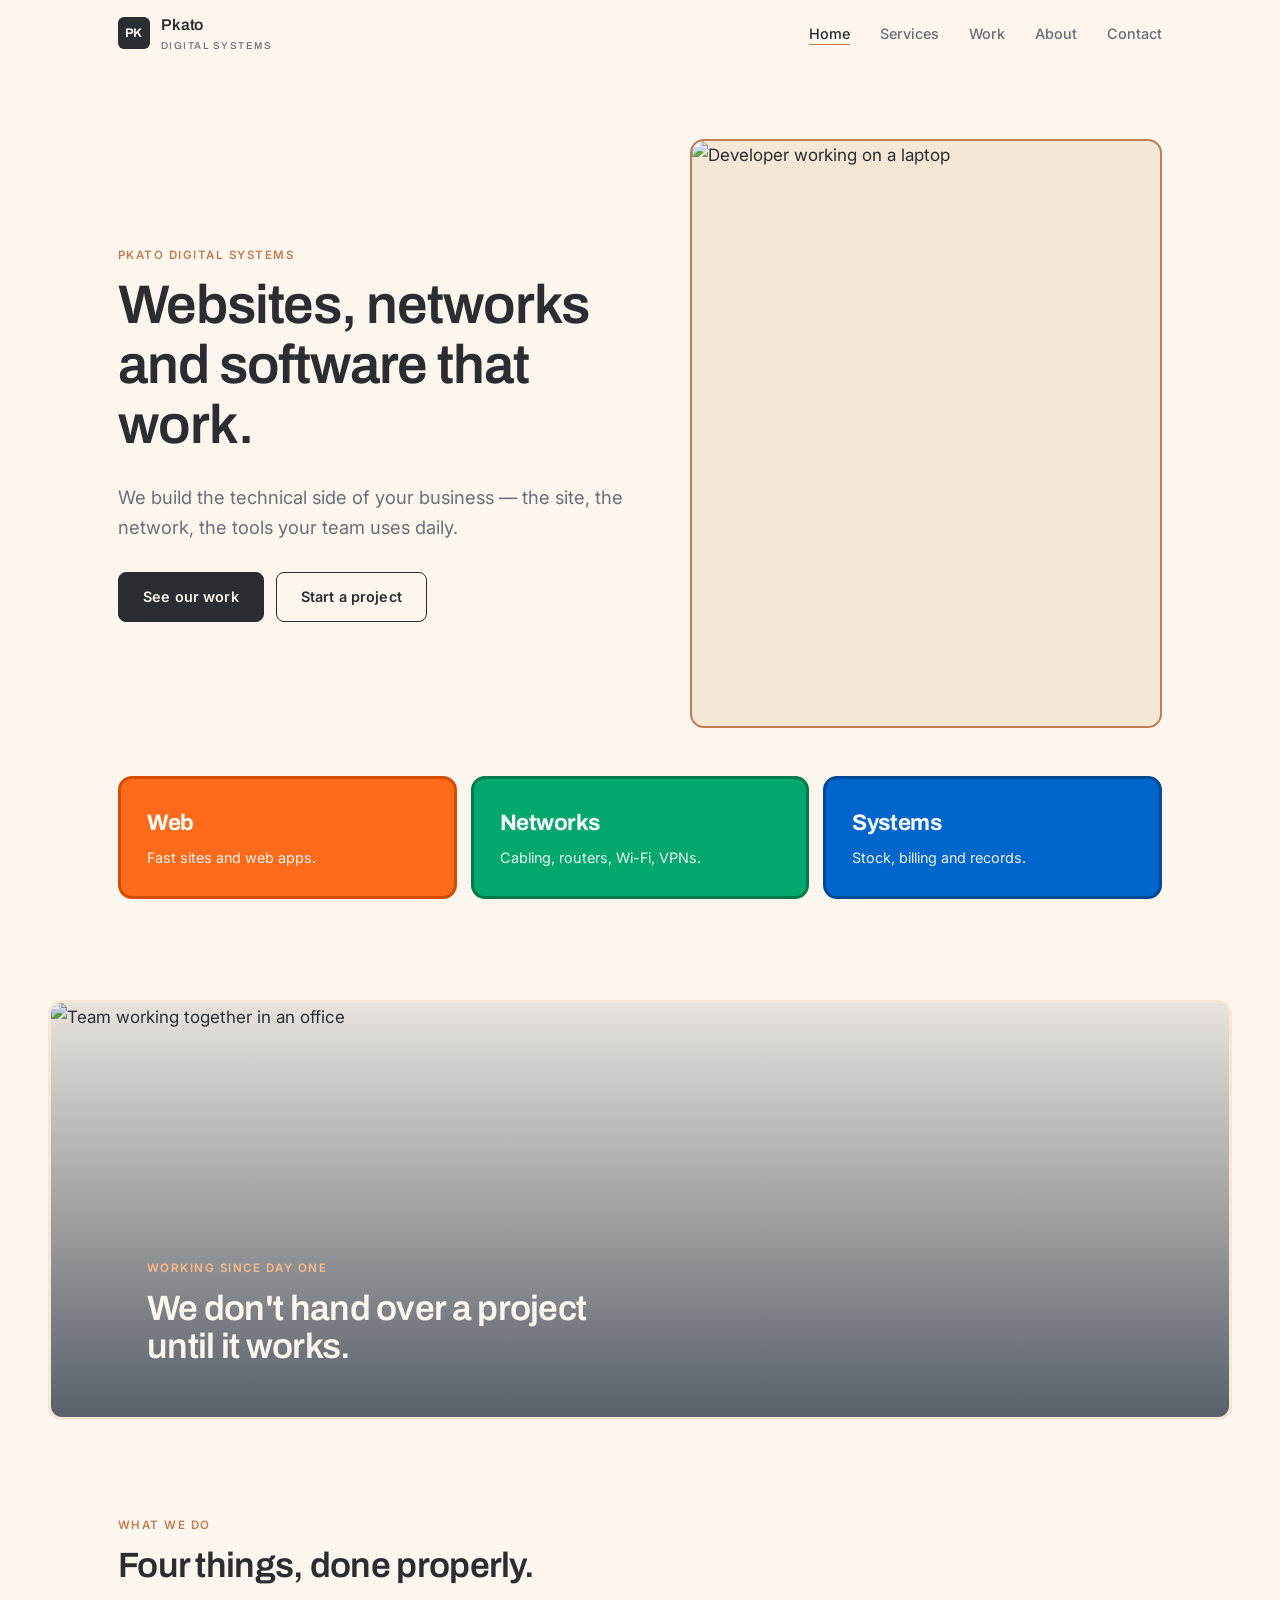
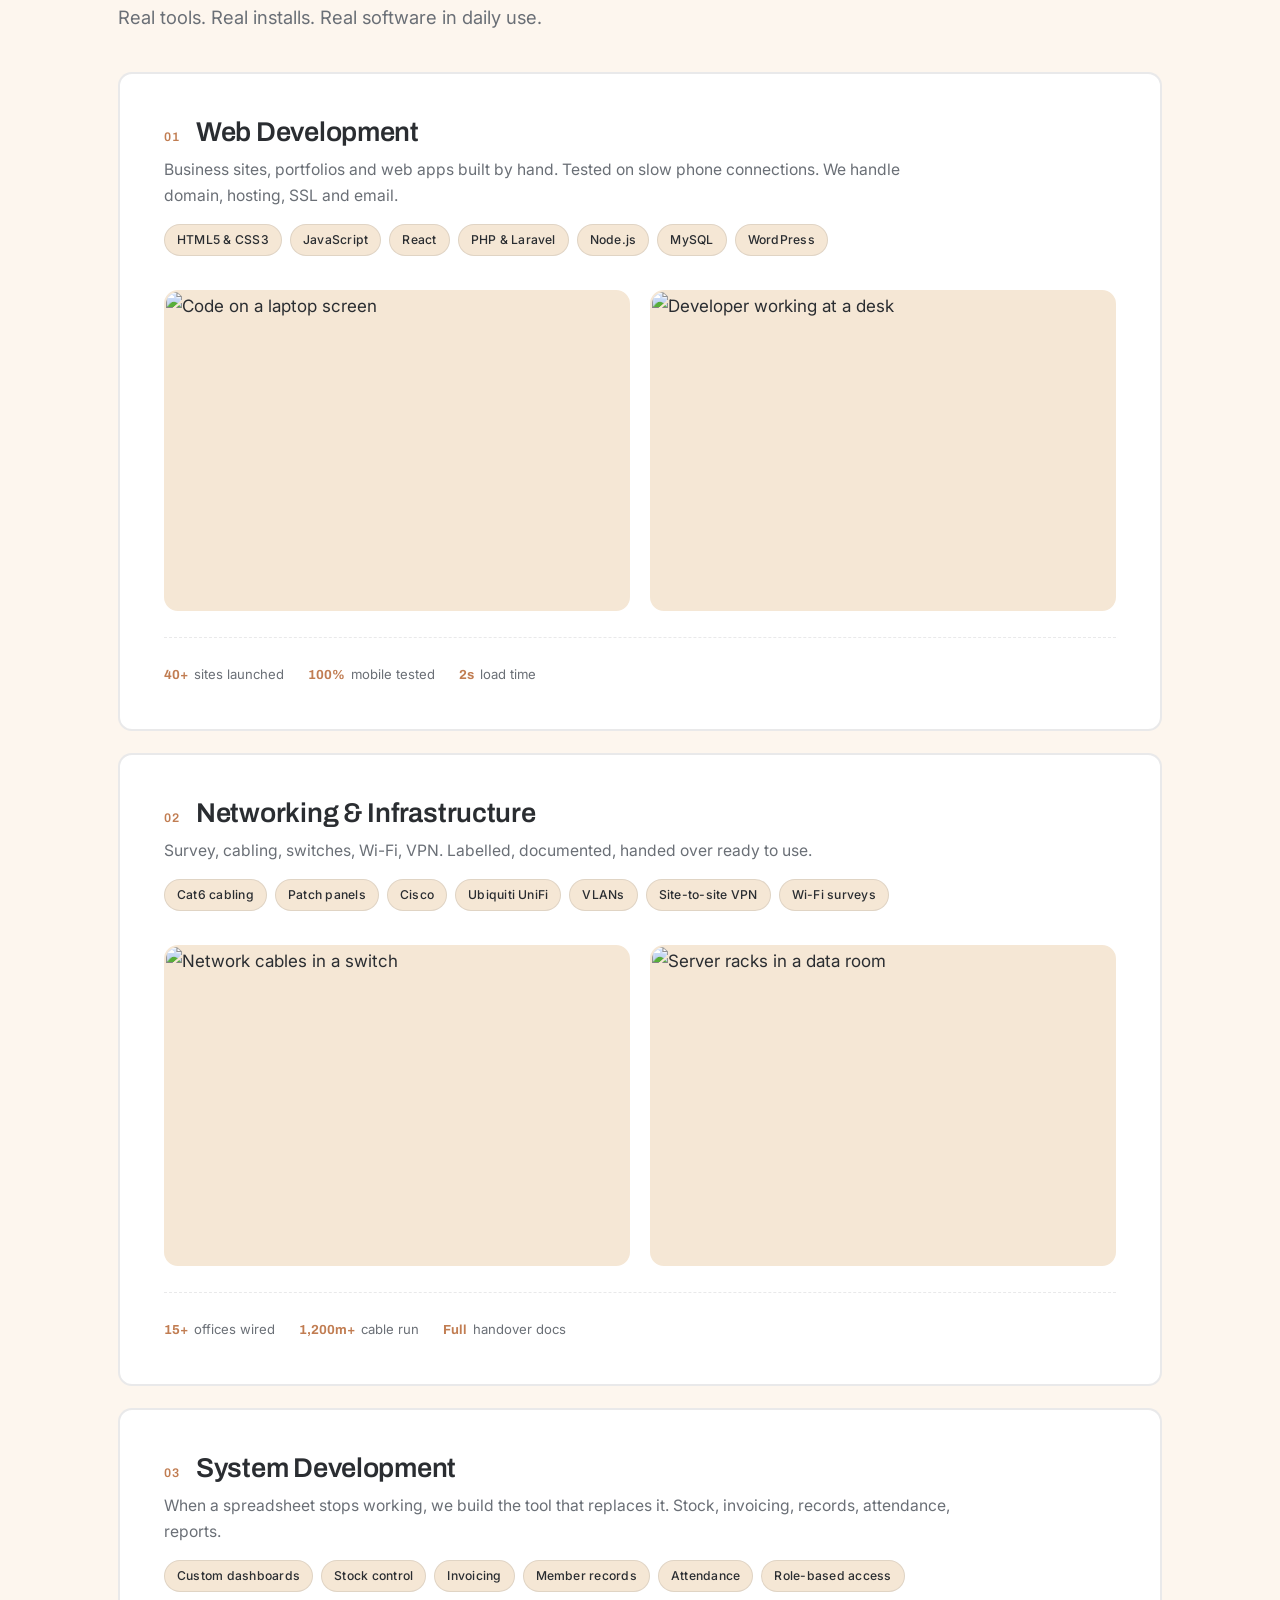
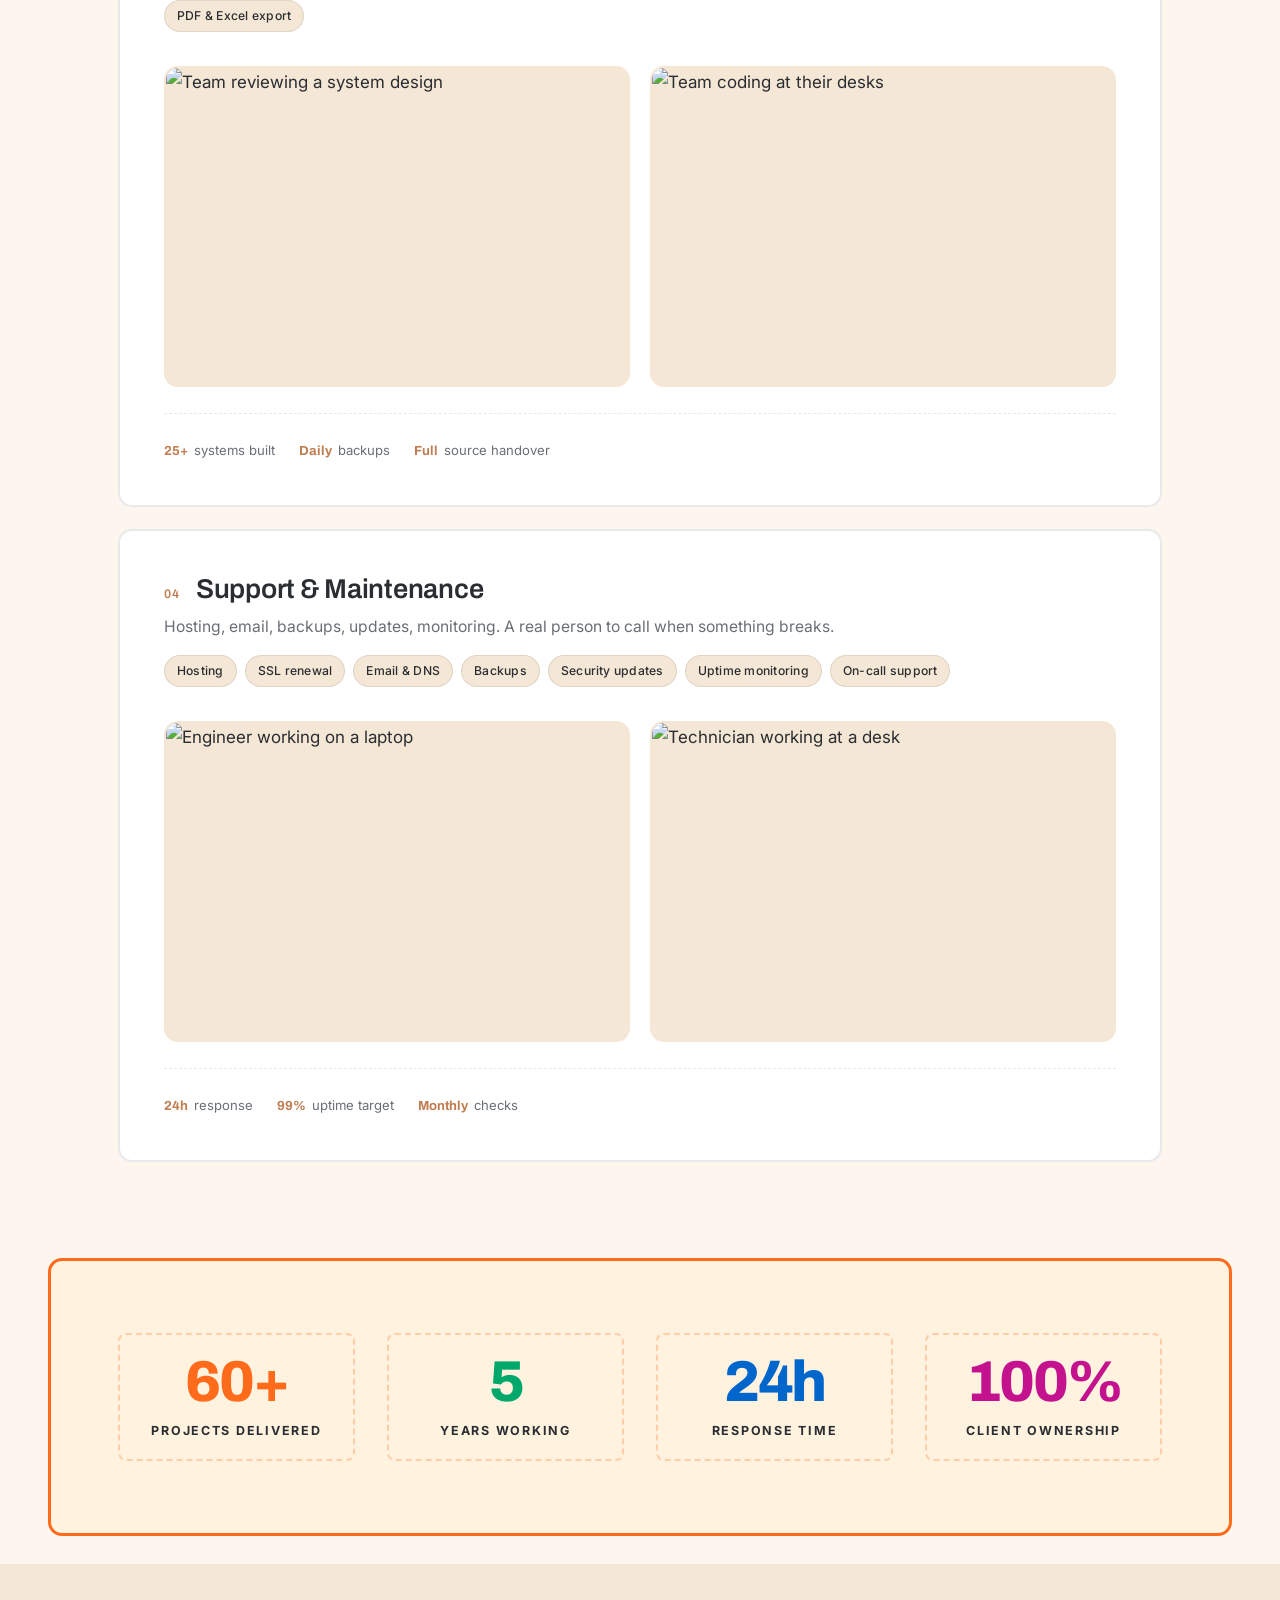
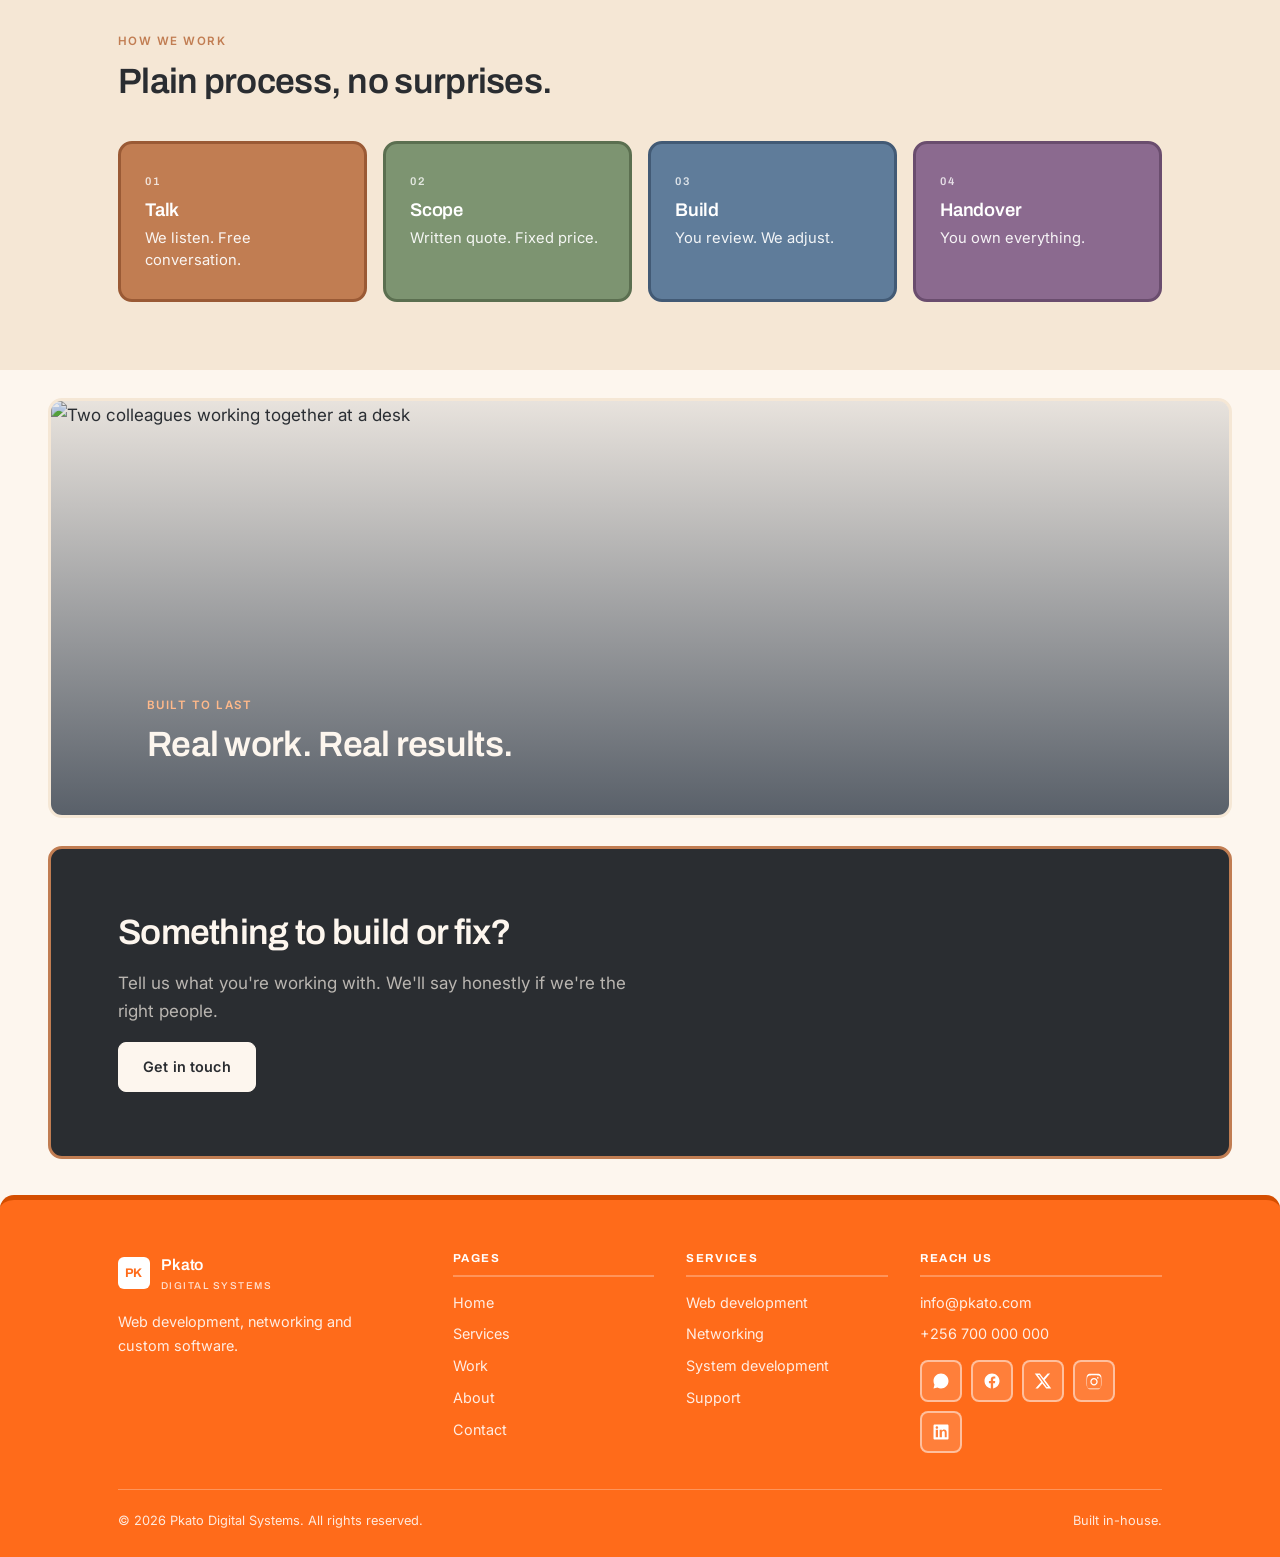
==== index.html @ 82ded81c "first upload" ====
<!DOCTYPE html>
<html lang="en">
<head>
<meta charset="utf-8">
<meta name="viewport" content="width=device-width, initial-scale=1">
<title>Pkato Digital Systems — Web, Networks &amp; Software</title>
<meta name="description" content="Pkato Digital Systems builds websites, networks and custom software.">
<link rel="preconnect" href="https://fonts.googleapis.com">
<link rel="preconnect" href="https://fonts.gstatic.com" crossorigin>
<link href="https://fonts.googleapis.com/css2?family=Archivo:wght@400;500;600;700&family=Inter:wght@400;500;600&display=swap" rel="stylesheet">
<link rel="stylesheet" href="css/style.css">
<link rel="icon" href="data:image/svg+xml,<svg xmlns='http://www.w3.org/2000/svg' viewBox='0 0 100 100'><rect width='100' height='100' fill='%232b3644'/><text x='50' y='68' font-size='52' font-family='Arial' font-weight='bold' fill='%23fdf6ee' text-anchor='middle'>P</text></svg>">
</head>
<body>

<header class="site-header">
  <div class="wrap">
    <a class="brand" href="index.html">
      <span class="brand-mark">PK</span>
      <span class="brand-text">Pkato<span>Digital Systems</span></span>
    </a>
    <button class="nav-toggle" aria-label="Menu" aria-expanded="false">
      <span></span><span></span><span></span>
    </button>
    <nav class="site-nav">
      <ul>
        <li><a href="index.html" aria-current="page">Home</a></li>
        <li><a href="services.html">Services</a></li>
        <li><a href="work.html">Work</a></li>
        <li><a href="about.html">About</a></li>
        <li><a href="contact.html">Contact</a></li>
      </ul>
    </nav>
  </div>
</header>

<main>

  <section class="hero">
    <div class="wrap">
      <div class="hero-split">
        <div>
          <p class="eyebrow">Pkato Digital Systems</p>
          <h1>Websites, networks and software that work.</h1>
          <p class="lede">We build the technical side of your business — the site, the network, the tools your team uses daily.</p>
          <div class="actions">
            <a class="btn btn-solid" href="work.html">See our work</a>
            <a class="btn btn-ghost" href="contact.html">Start a project</a>
          </div>
        </div>
        <div class="img-frame hero-media">
          <img src="https://images.unsplash.com/photo-1531384441138-2736e62e0919?auto=format&fit=crop&w=1000&q=80" alt="Developer working on a laptop">
        </div>
      </div>
      <dl class="hero-facts">
        <div>
          <dt>Web</dt>
          <dd>Fast sites and web apps.</dd>
        </div>
        <div>
          <dt>Networks</dt>
          <dd>Cabling, routers, Wi-Fi, VPNs.</dd>
        </div>
        <div>
          <dt>Systems</dt>
          <dd>Stock, billing and records.</dd>
        </div>
      </dl>
    </div>
  </section>

  <section class="image-band">
    <img src="https://images.unsplash.com/photo-1521737604893-d14cc237f11d?auto=format&fit=crop&w=1600&q=80" alt="Team working together in an office">
    <div class="image-band-overlay">
      <div class="wrap">
        <p class="eyebrow">Working since day one</p>
        <h2>We don't hand over a project until it works.</h2>
      </div>
    </div>
  </section>

  <section class="section">
    <div class="wrap">
      <div class="section-head reveal">
        <p class="eyebrow">What we do</p>
        <h2>Four things, done properly.</h2>
        <p class="lede">Real tools. Real installs. Real software in daily use.</p>
      </div>

      <!-- SERVICE 1: WEB -->
      <article class="service-block reveal">
        <div class="service-body">
          <div class="service-head">
            <span class="service-num">01</span>
            <h3>Web Development</h3>
          </div>
          <p>Business sites, portfolios and web apps built by hand. Tested on slow phone connections. We handle domain, hosting, SSL and email.</p>
          <ul class="service-tags">
            <li>HTML5 &amp; CSS3</li>
            <li>JavaScript</li>
            <li>React</li>
            <li>PHP &amp; Laravel</li>
            <li>Node.js</li>
            <li>MySQL</li>
            <li>WordPress</li>
          </ul>
        </div>
        <div class="service-media">
          <div class="img-frame">
            <img src="https://images.unsplash.com/photo-1498050108023-c5249f4df085?auto=format&fit=crop&w=900&q=80" alt="Code on a laptop screen">
          </div>
          <div class="img-frame">
            <img src="https://images.unsplash.com/photo-1517180102446-f3ece451e9d8?auto=format&fit=crop&w=900&q=80" alt="Developer working at a desk">
          </div>
        </div>
        <div class="service-meta">
          <span><strong>40+</strong> sites launched</span>
          <span><strong>100%</strong> mobile tested</span>
          <span><strong>2s</strong> load time</span>
        </div>
      </article>

      <!-- SERVICE 2: NETWORKING -->
      <article class="service-block reveal">
        <div class="service-body">
          <div class="service-head">
            <span class="service-num">02</span>
            <h3>Networking &amp; Infrastructure</h3>
          </div>
          <p>Survey, cabling, switches, Wi-Fi, VPN. Labelled, documented, handed over ready to use.</p>
          <ul class="service-tags">
            <li>Cat6 cabling</li>
            <li>Patch panels</li>
            <li>Cisco</li>
            <li>Ubiquiti UniFi</li>
            <li>VLANs</li>
            <li>Site-to-site VPN</li>
            <li>Wi-Fi surveys</li>
          </ul>
        </div>
        <div class="service-media">
          <div class="img-frame">
            <img src="https://images.unsplash.com/photo-1544197150-b99a580bb7a8?auto=format&fit=crop&w=900&q=80" alt="Network cables in a switch">
          </div>
          <div class="img-frame">
            <img src="https://images.unsplash.com/photo-1558494949-ef010cbdcc31?auto=format&fit=crop&w=900&q=80" alt="Server racks in a data room">
          </div>
        </div>
        <div class="service-meta">
          <span><strong>15+</strong> offices wired</span>
          <span><strong>1,200m+</strong> cable run</span>
          <span><strong>Full</strong> handover docs</span>
        </div>
      </article>

      <!-- SERVICE 3: SYSTEMS -->
      <article class="service-block reveal">
        <div class="service-body">
          <div class="service-head">
            <span class="service-num">03</span>
            <h3>System Development</h3>
          </div>
          <p>When a spreadsheet stops working, we build the tool that replaces it. Stock, invoicing, records, attendance, reports.</p>
          <ul class="service-tags">
            <li>Custom dashboards</li>
            <li>Stock control</li>
            <li>Invoicing</li>
            <li>Member records</li>
            <li>Attendance</li>
            <li>Role-based access</li>
            <li>PDF &amp; Excel export</li>
          </ul>
        </div>
        <div class="service-media">
          <div class="img-frame">
            <img src="https://images.unsplash.com/photo-1556761175-b413da4baf72?auto=format&fit=crop&w=900&q=80" alt="Team reviewing a system design">
          </div>
          <div class="img-frame">
            <img src="https://images.unsplash.com/photo-1551434678-e076c223a692?auto=format&fit=crop&w=900&q=80" alt="Team coding at their desks">
          </div>
        </div>
        <div class="service-meta">
          <span><strong>25+</strong> systems built</span>
          <span><strong>Daily</strong> backups</span>
          <span><strong>Full</strong> source handover</span>
        </div>
      </article>

      <!-- SERVICE 4: SUPPORT -->
      <article class="service-block reveal">
        <div class="service-body">
          <div class="service-head">
            <span class="service-num">04</span>
            <h3>Support &amp; Maintenance</h3>
          </div>
          <p>Hosting, email, backups, updates, monitoring. A real person to call when something breaks.</p>
          <ul class="service-tags">
            <li>Hosting</li>
            <li>SSL renewal</li>
            <li>Email &amp; DNS</li>
            <li>Backups</li>
            <li>Security updates</li>
            <li>Uptime monitoring</li>
            <li>On-call support</li>
          </ul>
        </div>
        <div class="service-media">
          <div class="img-frame">
            <img src="https://images.unsplash.com/photo-1531482615713-2afd69097998?auto=format&fit=crop&w=900&q=80" alt="Engineer working on a laptop">
          </div>
          <div class="img-frame">
            <img src="https://images.unsplash.com/photo-1581091226825-a6a2a5aee158?auto=format&fit=crop&w=900&q=80" alt="Technician working at a desk">
          </div>
        </div>
        <div class="service-meta">
          <span><strong>24h</strong> response</span>
          <span><strong>99%</strong> uptime target</span>
          <span><strong>Monthly</strong> checks</span>
        </div>
      </article>

    </div>
  </section>

  <section class="stats">
    <div class="wrap">
      <div class="stats-grid">
        <div><strong>60+</strong><span>Projects delivered</span></div>
        <div><strong>5</strong><span>Years working</span></div>
        <div><strong>24h</strong><span>Response time</span></div>
        <div><strong>100%</strong><span>Client ownership</span></div>
      </div>
    </div>
  </section>

  <section class="section section-alt">
    <div class="wrap">
      <div class="section-head reveal">
        <p class="eyebrow">How we work</p>
        <h2>Plain process, no surprises.</h2>
      </div>
      <div class="process-grid">
        <div class="process-card c1 reveal">
          <span class="num">01</span>
          <h3>Talk</h3>
          <p>We listen. Free conversation.</p>
        </div>
        <div class="process-card c2 reveal">
          <span class="num">02</span>
          <h3>Scope</h3>
          <p>Written quote. Fixed price.</p>
        </div>
        <div class="process-card c3 reveal">
          <span class="num">03</span>
          <h3>Build</h3>
          <p>You review. We adjust.</p>
        </div>
        <div class="process-card c4 reveal">
          <span class="num">04</span>
          <h3>Handover</h3>
          <p>You own everything.</p>
        </div>
      </div>
    </div>
  </section>

  <section class="image-band">
    <img src="https://images.unsplash.com/photo-1600880292089-90a7e086ee0c?auto=format&fit=crop&w=1600&q=80" alt="Two colleagues working together at a desk">
    <div class="image-band-overlay">
      <div class="wrap">
        <p class="eyebrow">Built to last</p>
        <h2>Real work. Real results.</h2>
      </div>
    </div>
  </section>

  <section class="cta">
    <div class="wrap">
      <h2>Something to build or fix?</h2>
      <p>Tell us what you're working with. We'll say honestly if we're the right people.</p>
      <a class="btn btn-solid" href="contact.html">Get in touch</a>
    </div>
  </section>

</main>

<footer class="site-footer">
  <div class="wrap">
    <div class="cols">
      <div>
        <a class="brand" href="index.html">
          <span class="brand-mark">PK</span>
          <span class="brand-text">Pkato<span>Digital Systems</span></span>
        </a>
        <p style="margin-top:16px;max-width:32ch">Web development, networking and custom software.</p>
      </div>
      <div>
        <h4>Pages</h4>
        <ul>
          <li><a href="index.html">Home</a></li>
          <li><a href="services.html">Services</a></li>
          <li><a href="work.html">Work</a></li>
          <li><a href="about.html">About</a></li>
          <li><a href="contact.html">Contact</a></li>
        </ul>
      </div>
      <div>
        <h4>Services</h4>
        <ul>
          <li><a href="services.html#web">Web development</a></li>
          <li><a href="services.html#networking">Networking</a></li>
          <li><a href="services.html#systems">System development</a></li>
          <li><a href="services.html#support">Support</a></li>
        </ul>
      </div>
      <div>
        <h4>Reach us</h4>
        <ul>
          <li><a href="mailto:info@pkato.com">info@pkato.com</a></li>
          <li><a href="tel:+256700000000">+256 700 000 000</a></li>
        </ul>
        <div class="socials" style="margin-top:14px">
          <a href="https://wa.me/256700000000" target="_blank" rel="noopener" aria-label="WhatsApp">
            <svg viewBox="0 0 24 24" fill="currentColor"><path d="M17.5 14.4c-.3-.2-1.7-.8-2-.9-.3-.1-.5-.2-.7.1-.2.3-.7.9-.9 1.1-.2.2-.3.2-.6.1-.3-.2-1.2-.5-2.4-1.5-.9-.8-1.5-1.8-1.7-2.1-.2-.3 0-.5.1-.6.1-.1.3-.3.4-.5.1-.2.2-.3.2-.5s0-.4-.1-.5c-.1-.2-.7-1.6-.9-2.2-.2-.6-.5-.5-.7-.5h-.6c-.2 0-.5.1-.8.4-.3.3-1 1-1 2.4 0 1.4 1.1 2.8 1.2 3 .2.2 2.1 3.2 5.1 4.4 3 1.2 3.3.8 3.9.7.6-.1 1.9-.8 2.2-1.5.3-.7.3-1.4.2-1.5-.1-.1-.3-.2-.6-.3zM12 2C6.5 2 2 6.5 2 12c0 1.8.5 3.4 1.3 4.9L2 22l5.3-1.3c1.4.8 3 1.3 4.7 1.3 5.5 0 10-4.5 10-10S17.5 2 12 2z"/></svg>
          </a>
          <a href="https://facebook.com/pkatodigital" target="_blank" rel="noopener" aria-label="Facebook">
            <svg viewBox="0 0 24 24" fill="currentColor"><path d="M22 12c0-5.5-4.5-10-10-10S2 6.5 2 12c0 5 3.7 9.1 8.4 9.9v-7H7.9V12h2.5V9.8c0-2.5 1.5-3.9 3.8-3.9 1.1 0 2.2.2 2.2.2v2.5h-1.3c-1.2 0-1.6.8-1.6 1.6V12h2.8l-.4 2.9h-2.4v7c4.8-.8 8.5-4.9 8.5-9.9z"/></svg>
          </a>
          <a href="https://twitter.com/pkatodigital" target="_blank" rel="noopener" aria-label="X">
            <svg viewBox="0 0 24 24" fill="currentColor"><path d="M18.2 2h3.3l-7.2 8.3L23 22h-6.7l-5.2-6.8L5.2 22H1.9l7.7-8.8L1 2h6.8l4.7 6.2L18.2 2zm-1.2 18h1.8L7.1 3.9H5.1L17 20z"/></svg>
          </a>
          <a href="https://instagram.com/pkatodigital" target="_blank" rel="noopener" aria-label="Instagram">
            <svg viewBox="0 0 24 24" fill="currentColor"><path d="M12 2.2c3.2 0 3.6 0 4.9.1 1.2.1 1.8.2 2.2.4.6.2 1 .5 1.4.9.4.4.7.8.9 1.4.2.4.4 1 .4 2.2.1 1.3.1 1.6.1 4.9s0 3.6-.1 4.9c-.1 1.2-.2 1.8-.4 2.2-.2.6-.5 1-.9 1.4-.4.4-.8.7-1.4.9-.4.2-1 .4-2.2.4-1.3.1-1.6.1-4.9.1s-3.6 0-4.9-.1c-1.2-.1-1.8-.2-2.2-.4-.6-.2-1-.5-1.4-.9-.4-.4-.7-.8-.9-1.4-.2-.4-.4-1-.4-2.2-.1-1.3-.1-1.6-.1-4.9s0-3.6.1-4.9c.1-1.2.2-1.8.4-2.2.2-.6.5-1 .9-1.4.4-.4.8-.7 1.4-.9.4-.2 1-.4 2.2-.4 1.3-.1 1.6-.1 4.9-.1zm0 2.2c-3.1 0-3.5 0-4.7.1-1.1.1-1.7.2-2.1.4-.5.2-.9.5-1.2.8-.3.3-.6.7-.8 1.2-.2.4-.3 1-.4 2.1-.1 1.2-.1 1.6-.1 4.7s0 3.5.1 4.7c.1 1.1.2 1.7.4 2.1.2.5.5.9.8 1.2.3.3.7.6 1.2.8.4.2 1 .3 2.1.4 1.2.1 1.6.1 4.7.1s3.5 0 4.7-.1c1.1-.1 1.7-.2 2.1-.4.5-.2.9-.5 1.2-.8.3-.3.6-.7.8-1.2.2-.4.3-1 .4-2.1.1-1.2.1-1.6.1-4.7s0-3.5-.1-4.7c-.1-1.1-.2-1.7-.4-2.1-.2-.5-.5-.9-.8-1.2-.3-.3-.7-.6-1.2-.8-.4-.2-1-.3-2.1-.4-1.2-.1-1.6-.1-4.7-.1zm0 3.7c2.7 0 4.9 2.2 4.9 4.9s-2.2 4.9-4.9 4.9-4.9-2.2-4.9-4.9 2.2-4.9 4.9-4.9zm0 8.1c1.8 0 3.2-1.4 3.2-3.2s-1.4-3.2-3.2-3.2-3.2 1.4-3.2 3.2 1.4 3.2 3.2 3.2zm6.2-8.3c0 .6-.5 1.1-1.1 1.1s-1.1-.5-1.1-1.1.5-1.1 1.1-1.1 1.1.5 1.1 1.1z"/></svg>
          </a>
          <a href="https://linkedin.com/company/pkatodigital" target="_blank" rel="noopener" aria-label="LinkedIn">
            <svg viewBox="0 0 24 24" fill="currentColor"><path d="M20.5 2h-17C2.7 2 2 2.7 2 3.5v17c0 .8.7 1.5 1.5 1.5h17c.8 0 1.5-.7 1.5-1.5v-17c0-.8-.7-1.5-1.5-1.5zM8 19H5V9h3v10zM6.5 7.7c-1 0-1.7-.8-1.7-1.7s.8-1.7 1.7-1.7 1.7.8 1.7 1.7-.8 1.7-1.7 1.7zM20 19h-3v-5.3c0-1.3 0-2.9-1.8-2.9-1.8 0-2 1.4-2 2.8V19h-3V9h2.9v1.4h.1c.4-.8 1.4-1.6 2.8-1.6 3 0 3.6 2 3.6 4.6V19z"/></svg>
          </a>
        </div>
      </div>
    </div>
    <div class="legal">
      <span>&copy; <span data-year></span> Pkato Digital Systems. All rights reserved.</span>
      <span>Built in-house.</span>
    </div>
  </div>
</footer>

<script src="js/main.js"></script>
</body>
</html>
---- css/style.css ----
:root{
  --ink:#2a2d31;
  --ink-soft:#6a6f76;
  --paper:#fdf6ee;
  --sand:#f5e7d5;
  --cream:#faf0e1;
  --accent:#c17d52;
  --navy:#2b3644;
  --line:rgba(42,45,49,.1);
  --max:1140px;
  --pad:clamp(18px,4vw,48px);
  --radius:14px;
  --radius-sm:8px;
  --radius-xs:6px;
  --display:'Archivo',system-ui,-apple-system,sans-serif;
  --body:'Inter',system-ui,-apple-system,sans-serif;
}

*,*::before,*::after{box-sizing:border-box}
html{scroll-behavior:smooth}
body{
  margin:0;background:var(--paper);color:var(--ink);
  font-family:var(--body);font-size:17px;line-height:1.65;
  -webkit-font-smoothing:antialiased;
}
img{max-width:100%;display:block}
a{color:inherit}

h1,h2,h3,h4{
  font-family:var(--display);font-weight:600;line-height:1.1;
  letter-spacing:-.02em;margin:0 0 .5em;
}
h1{font-size:clamp(2rem,4.6vw,3.4rem)}
h2{font-size:clamp(1.5rem,2.9vw,2.2rem)}
h3{font-size:1.15rem;letter-spacing:-.01em}
p{margin:0 0 1em}

.wrap{max-width:var(--max);margin:0 auto;padding:0 var(--pad)}
.eyebrow{
  font-size:.72rem;text-transform:uppercase;letter-spacing:.13em;
  font-weight:600;color:var(--accent);margin:0 0 .9em;
}
.lede{font-size:clamp(1.02rem,1.5vw,1.15rem);color:var(--ink-soft);max-width:54ch}

.site-header{
  position:sticky;top:0;z-index:50;
  background:rgba(253,246,238,.9);
  backdrop-filter:blur(10px);
  border-bottom:1px solid transparent;transition:border-color .25s;
}
.site-header.is-scrolled{border-bottom-color:var(--line)}
.site-header .wrap{display:flex;align-items:center;justify-content:space-between;height:66px}
.brand{display:flex;align-items:center;gap:11px;text-decoration:none}
.brand-mark{
  width:32px;height:32px;flex:none;background:var(--ink);color:var(--paper);
  border-radius:var(--radius-xs);display:grid;place-items:center;
  font-family:var(--display);font-weight:700;font-size:.78rem;letter-spacing:.02em;
}
.brand-text{font-family:var(--display);font-weight:600;font-size:.98rem;letter-spacing:-.01em}
.brand-text span{display:block;font-size:.62rem;letter-spacing:.15em;text-transform:uppercase;color:var(--ink-soft);font-weight:500}

.site-nav ul{display:flex;gap:30px;list-style:none;margin:0;padding:0}
.site-nav a{
  text-decoration:none;font-size:.9rem;font-weight:500;color:var(--ink-soft);
  padding-bottom:2px;border-bottom:1px solid transparent;transition:.2s;
}
.site-nav a:hover,.site-nav a[aria-current="page"]{color:var(--ink);border-bottom-color:var(--accent)}

.nav-toggle{display:none;background:none;border:1px solid var(--line);border-radius:var(--radius-xs);width:40px;height:36px;cursor:pointer;padding:0}
.nav-toggle span{display:block;width:18px;height:1.5px;background:var(--ink);margin:3.5px auto}

.btn{
  display:inline-block;padding:12px 24px;text-decoration:none;
  font-size:.9rem;font-weight:600;letter-spacing:.01em;
  border:1px solid var(--ink);border-radius:var(--radius-sm);
  transition:.2s;cursor:pointer;font-family:var(--body);
}
.btn-solid{background:var(--ink);color:var(--paper)}
.btn-solid:hover{background:var(--accent);border-color:var(--accent);color:#fff}
.btn-ghost{background:transparent;color:var(--ink)}
.btn-ghost:hover{background:var(--ink);color:var(--paper)}

.img-frame{
  overflow:hidden;border-radius:var(--radius);
  background:var(--sand);border:2px solid var(--sand);
}
.img-frame img{width:100%;height:100%;object-fit:cover;display:block;transition:transform .7s ease}
.img-frame:hover img{transform:scale(1.04)}

.hero{padding:clamp(40px,6vw,72px) 0 clamp(32px,5vw,56px)}
.hero-split{
  display:grid;grid-template-columns:1.05fr .95fr;
  gap:clamp(24px,4vw,52px);align-items:center;
  margin-bottom:clamp(32px,4vw,48px);
}
.hero-media{aspect-ratio:4/5;border-radius:var(--radius);border:2px solid var(--accent)}
.hero-split h1{max-width:16ch}
.hero .lede{margin-bottom:1.6em}
.actions{display:flex;flex-wrap:wrap;gap:12px}

.hero-facts{
  display:grid;grid-template-columns:repeat(auto-fit,minmax(200px,1fr));
  gap:14px;background:none;border-top:none;padding-top:0;margin-top:12px;
}
.hero-facts div{padding:26px 26px;border-radius:var(--radius);border:3px solid transparent}
.hero-facts div:nth-child(1){background:#ff6b1a;border-color:#d54e00}
.hero-facts div:nth-child(2){background:#00a86b;border-color:#007a4e}
.hero-facts div:nth-child(3){background:#0066cc;border-color:#004a94}
.hero-facts dt{
  font-family:var(--display);font-size:1.4rem;font-weight:700;
  letter-spacing:-.02em;margin-bottom:4px;color:#fff;
}
.hero-facts dd{margin:0;font-size:.9rem;color:rgba(255,255,255,.92)}

.image-band{
  position:relative;height:clamp(260px,40vw,420px);
  overflow:hidden;margin:clamp(16px,3vw,28px) var(--pad);
  border-radius:var(--radius);border:3px solid var(--sand);
}
.image-band img{width:100%;height:100%;object-fit:cover}
.image-band::before{
  content:"";position:absolute;inset:0;
  background:linear-gradient(180deg,rgba(43,54,68,.1) 0%,rgba(43,54,68,.78) 100%);
  z-index:1;
}
.image-band-overlay{
  position:absolute;bottom:0;left:0;right:0;
  padding:clamp(28px,4vw,52px) clamp(24px,4vw,48px);z-index:2;color:var(--paper);
}
.image-band-overlay h2{color:var(--paper);max-width:24ch;margin:0}
.image-band-overlay .eyebrow{color:#ffb98a}

.section{padding:clamp(36px,5.5vw,68px) 0}
.section-alt{background:var(--sand)}
.section-cream{background:var(--cream)}
.section-head{max-width:60ch;margin-bottom:clamp(24px,3.5vw,40px)}

.service-block{
  padding:clamp(28px,4vw,44px);
  border:2px solid var(--line);
  border-radius:var(--radius);
  background:#fff;margin-bottom:22px;
}
.service-block:last-child{margin-bottom:0}

.service-body{max-width:72ch;margin-bottom:clamp(22px,3vw,34px)}
.service-head{display:flex;align-items:baseline;gap:16px;margin-bottom:.5em}
.service-num{
  font-family:var(--display);font-size:.78rem;font-weight:600;
  color:var(--accent);letter-spacing:.08em;
}
.service-body h3{margin:0;font-size:clamp(1.35rem,2.2vw,1.7rem)}
.service-body p{margin:0 0 1em;color:var(--ink-soft);font-size:.98rem}

.service-tags{list-style:none;padding:0;margin:0;display:flex;flex-wrap:wrap;gap:8px}
.service-tags li{
  font-size:.76rem;font-weight:500;letter-spacing:.02em;
  padding:5px 12px;border-radius:100px;
  background:var(--sand);color:var(--ink);border:1px solid var(--line);
}

.service-media{display:grid;grid-template-columns:1fr 1fr;gap:clamp(12px,2vw,20px)}
.service-media .img-frame{aspect-ratio:16/11;border:2px solid var(--sand)}

.service-meta{
  display:flex;gap:24px;flex-wrap:wrap;
  margin-top:clamp(18px,2.5vw,26px);
  padding-top:clamp(18px,2.5vw,26px);
  border-top:1px dashed var(--line);
  font-size:.82rem;color:var(--ink-soft);
}
.service-meta span{display:flex;align-items:center;gap:6px}
.service-meta strong{color:var(--accent);font-weight:700;font-family:var(--display)}

.rows{border-top:1px solid var(--line)}
.row{
  display:grid;grid-template-columns:48px 1.15fr 1fr;
  gap:clamp(16px,2.5vw,36px);
  padding:24px 0;border-bottom:1px solid var(--line);align-items:start;
}
.row-num{font-family:var(--display);font-size:.75rem;font-weight:600;color:var(--accent);letter-spacing:.08em;padding-top:5px}
.row h3{margin:0 0 .3em}
.row p{margin:0;color:var(--ink-soft);font-size:.93rem}
.row-media{aspect-ratio:4/3;margin-top:0;border-radius:var(--radius-sm)}

.grid{display:grid;gap:16px}
.grid-3{grid-template-columns:repeat(auto-fit,minmax(240px,1fr))}
.grid-2{grid-template-columns:repeat(auto-fit,minmax(280px,1fr))}
.card{
  background:#fff;padding:26px 24px;
  border-radius:var(--radius);border:2px solid var(--line);
}
.card h3{margin-bottom:.4em}
.card p{margin:0;color:var(--ink-soft);font-size:.92rem}

.stats{
  background:#fff3e0;color:var(--ink);
  padding:clamp(44px,6vw,72px) 0;
  margin:clamp(16px,3vw,28px) var(--pad);
  border-radius:var(--radius);border:3px solid #ff6b1a;
}
.stats .wrap{padding:0 clamp(24px,4vw,48px)}
.stats-grid{
  display:grid;grid-template-columns:repeat(auto-fit,minmax(160px,1fr));
  gap:32px;text-align:center;
}
.stats-grid > div{
  padding:18px 12px;border-radius:var(--radius-sm);
  border:2px dashed rgba(255,107,26,.28);
}
.stats-grid strong{
  display:block;font-family:var(--display);
  font-size:clamp(2.4rem,5vw,3.6rem);font-weight:800;
  letter-spacing:-.04em;line-height:1;margin-bottom:10px;
}
.stats-grid > div:nth-child(1) strong{color:#ff6b1a}
.stats-grid > div:nth-child(2) strong{color:#00a86b}
.stats-grid > div:nth-child(3) strong{color:#0066cc}
.stats-grid > div:nth-child(4) strong{color:#c4128f}
.stats-grid span{
  display:block;font-size:.78rem;color:var(--ink);
  text-transform:uppercase;letter-spacing:.14em;font-weight:700;
}

.process-grid{display:grid;grid-template-columns:repeat(auto-fit,minmax(210px,1fr));gap:16px}
.process-card{padding:28px 24px;border-radius:var(--radius);color:#fff;border:3px solid transparent}
.process-card .num{
  display:block;font-family:var(--display);font-size:.7rem;font-weight:600;
  letter-spacing:.14em;opacity:.78;margin-bottom:.9em;
}
.process-card h3{color:#fff;margin-bottom:.35em;font-size:1.15rem}
.process-card p{margin:0;color:rgba(255,255,255,.92);font-size:.92rem;line-height:1.5}
.process-card.c1{background:#c17d52;border-color:#9a5a35}
.process-card.c2{background:#7d9471;border-color:#5b6f50}
.process-card.c3{background:#5f7c9a;border-color:#425a75}
.process-card.c4{background:#8b6a8f;border-color:#6a4d6e}

/* ===== WORK GRID — colored outer borders only ===== */
.work-grid{display:grid;grid-template-columns:repeat(auto-fit,minmax(280px,1fr));gap:22px}
.work-item{
  text-decoration:none;display:block;
  padding:14px;
  border-radius:var(--radius);
  background:#fff;
  border:3px solid var(--sand);
  transition:transform .3s ease,box-shadow .3s ease;
}
.work-item:hover{
  transform:translateY(-4px);
  box-shadow:0 14px 32px rgba(42,45,49,.12);
}
.work-thumb{
  aspect-ratio:4/3;position:relative;overflow:hidden;
  border-radius:var(--radius-sm);
}
.work-thumb img{
  width:100%;height:100%;object-fit:cover;
  transition:transform .7s ease,filter .5s ease;
  filter:grayscale(.12) contrast(1.02);
}
.work-item:hover .work-thumb img{transform:scale(1.05);filter:grayscale(0)}
.work-item h3{margin:14px 0 3px;font-size:1.02rem;padding:0 6px}
.work-item p{margin:0 0 6px;font-size:.86rem;color:var(--ink-soft);padding:0 6px}

.work-item.c-orange{border-color:#ff6b1a}
.work-item.c-green{border-color:#00a86b}
.work-item.c-blue{border-color:#0066cc}
.work-item.c-pink{border-color:#c4128f}
.work-item.c-purple{border-color:#7c4dff}
.work-item.c-teal{border-color:#009688}
.work-item.c-red{border-color:#e53935}
.work-item.c-gold{border-color:#f0a500}
.work-item.c-brown{border-color:#8d6e63}

.prose{max-width:64ch}
.prose h2{margin-top:1.6em}
.prose ul{padding-left:1.1em;color:var(--ink-soft)}
.prose li{margin-bottom:.45em}

.about-grid{display:grid;grid-template-columns:1fr 1fr;gap:clamp(14px,2vw,24px)}
.about-grid .img-frame{aspect-ratio:4/3;border-radius:var(--radius);border:2px solid var(--sand)}

.form{display:grid;gap:16px;max-width:600px}
.field{display:grid;gap:6px}
.field label{font-size:.78rem;font-weight:600;letter-spacing:.03em;text-transform:uppercase;color:var(--ink-soft)}
.field input,.field select,.field textarea{
  font:inherit;padding:12px 14px;border:2px solid var(--line);
  background:#fff;color:var(--ink);border-radius:var(--radius-sm);
  transition:border-color .2s,box-shadow .2s;
}
.field textarea{resize:vertical;min-height:130px}
.field input:focus,.field select:focus,.field textarea:focus{
  outline:none;border-color:var(--accent);
  box-shadow:0 0 0 3px rgba(193,125,82,.15);
}
.form-note{font-size:.82rem;color:var(--ink-soft)}

.info-list{list-style:none;padding:0;margin:0}
.info-list li{padding:16px 0;border-bottom:1px solid var(--line)}
.info-list li:last-child{border-bottom:none}
.info-list strong{display:block;font-size:.72rem;text-transform:uppercase;letter-spacing:.13em;color:var(--ink-soft);font-weight:600;margin-bottom:5px}
.info-list a{text-decoration:none;border-bottom:1px solid var(--line);transition:.2s}
.info-list a:hover{border-bottom-color:var(--accent);color:var(--accent)}

.socials{display:flex;gap:9px;flex-wrap:wrap;align-items:center}
.socials a{
  display:grid;place-items:center;width:42px;height:42px;
  border:2px solid var(--line);color:var(--ink-soft);
  border-radius:var(--radius-sm);transition:.2s;text-decoration:none;
  background:#fff;
}
.socials a:hover{background:var(--accent);border-color:var(--accent);color:#fff}
.socials svg{width:18px;height:18px;display:block}
.socials-lg a{width:48px;height:48px;border-radius:var(--radius)}
.socials-lg svg{width:21px;height:21px}
.socials-label{font-size:.72rem;text-transform:uppercase;letter-spacing:.13em;font-weight:600;color:var(--ink-soft);margin-bottom:12px}

.cta{
  background:var(--ink);color:var(--paper);
  padding:clamp(36px,5vw,64px) 0;
  margin:clamp(16px,3vw,28px) var(--pad);
  border-radius:var(--radius);border:3px solid var(--accent);
}
.cta .wrap{padding:0 clamp(24px,4vw,48px)}
.cta h2{color:var(--paper);max-width:20ch}
.cta p{color:rgba(253,246,238,.68);max-width:48ch}
.cta .btn-solid{background:var(--paper);color:var(--ink);border-color:var(--paper)}
.cta .btn-solid:hover{background:var(--accent);border-color:var(--accent);color:#fff}

.site-footer{
  background:#ff6b1a;color:#fff;
  padding:52px 0 26px;font-size:.9rem;
  margin-top:clamp(20px,3vw,36px);
  border-radius:var(--radius) var(--radius) 0 0;
  border-top:5px solid #d54e00;
}
.site-footer .cols{
  display:grid;grid-template-columns:1.5fr 1fr 1fr 1.2fr;
  gap:32px;margin-bottom:36px;
}
.site-footer h4{
  color:#fff;font-size:.72rem;text-transform:uppercase;
  letter-spacing:.14em;margin-bottom:14px;font-weight:700;
  padding-bottom:10px;border-bottom:2px solid rgba(255,255,255,.28);
}
.site-footer ul{list-style:none;padding:0;margin:0}
.site-footer li{margin-bottom:8px}
.site-footer a{text-decoration:none;color:rgba(255,255,255,.88);transition:.2s}
.site-footer a:hover{color:#fff;text-decoration:underline}
.site-footer .brand-text{color:#fff}
.site-footer .brand-text span{color:rgba(255,255,255,.8)}
.site-footer .brand-mark{background:#fff;color:#ff6b1a}
.site-footer p{color:rgba(255,255,255,.88)}
.site-footer .socials a{
  border-color:rgba(255,255,255,.5);
  color:#fff;background:rgba(255,255,255,.14);
}
.site-footer .socials a:hover{background:#fff;border-color:#fff;color:#ff6b1a}
.legal{
  border-top:1px solid rgba(255,255,255,.28);
  padding-top:20px;display:flex;justify-content:space-between;
  gap:14px;flex-wrap:wrap;font-size:.8rem;
  color:rgba(255,255,255,.85);
}

.reveal{opacity:0;transform:translateY(12px);transition:opacity .6s ease,transform .6s ease}
.reveal.in{opacity:1;transform:none}
@media (prefers-reduced-motion:reduce){
  .reveal{opacity:1;transform:none;transition:none}
  html{scroll-behavior:auto}
}

@media(max-width:820px){
  .site-nav{position:absolute;top:66px;left:0;right:0;background:var(--paper);border-bottom:1px solid var(--line);display:none}
  .site-nav.is-open{display:block}
  .site-nav ul{flex-direction:column;gap:0;padding:8px var(--pad) 18px}
  .site-nav li{border-bottom:1px solid var(--line)}
  .site-nav a{display:block;padding:14px 0;border:none}
  .nav-toggle{display:block}
  .hero-split{grid-template-columns:1fr}
  .hero-media{aspect-ratio:4/3}
  .row{grid-template-columns:1fr;gap:12px}
  .row-media{aspect-ratio:16/9}
  .service-media{grid-template-columns:1fr}
  .about-grid{grid-template-columns:1fr}
  .site-footer .cols{grid-template-columns:1fr;gap:28px}
}
/* ===== BEAUTIFUL CONTACT CARDS ===== */
.contact-grid{
  display:grid;
  grid-template-columns:repeat(auto-fit,minmax(340px,1fr));
  gap:28px;
}

.contact-card{
  position:relative;
  background:#fff;
  padding:clamp(24px,3vw,36px);
  border-radius:var(--radius);
  border:2px solid var(--line);
  box-shadow:0 10px 28px rgba(42,45,49,.06);
  transition:box-shadow .3s ease,transform .3s ease;
  overflow:hidden;
}
.contact-card:hover{
  box-shadow:0 18px 44px rgba(42,45,49,.1);
  transform:translateY(-3px);
}
.contact-card::before{
  content:"";
  position:absolute;
  top:0;left:0;right:0;
  height:5px;
  background:linear-gradient(90deg,#ff6b1a,#00a86b,#0066cc,#c4128f);
}
.contact-card:first-child::before{background:linear-gradient(90deg,#ff6b1a,#f0a500)}
.contact-card:last-child::before{background:linear-gradient(90deg,#0066cc,#7c4dff,#009688)}

.contact-card-head{
  display:flex;
  align-items:center;
  gap:14px;
  margin-bottom:20px;
}
.contact-card-head h3{
  margin:0;
  font-size:1.25rem;
  letter-spacing:-.01em;
}
.contact-icon{
  width:44px;height:44px;
  flex:none;
  border-radius:var(--radius-sm);
  display:grid;
  place-items:center;
  color:#fff;
}
.contact-icon svg{width:22px;height:22px}
.contact-icon.c-orange{background:#ff6b1a;box-shadow:0 6px 16px rgba(255,107,26,.35)}
.contact-icon.c-blue{background:#0066cc;box-shadow:0 6px 16px rgba(0,102,204,.35)}

.contact-card .img-frame{
  border:2px solid var(--line);
}
.contact-card .form{margin-top:6px}

.contact-card .info-list li{
  padding:14px 0;
}
.contact-card .socials a{
  border-width:2px;
}
/* ===== BEAUTIFUL FORM FIELDS ===== */
.contact-card .field input,
.contact-card .field select,
.contact-card .field textarea{
  border:2px solid #f0e0cc;
  background:#fffdfa;
  border-radius:var(--radius-sm);
  transition:border-color .25s ease,box-shadow .25s ease,background .25s ease;
}
.contact-card .field input:hover,
.contact-card .field select:hover,
.contact-card .field textarea:hover{
  border-color:#e6c9a8;
}
.contact-card .field input:focus,
.contact-card .field select:focus,
.contact-card .field textarea:focus{
  outline:none;
  border-color:#ff6b1a;
  background:#fff;
  box-shadow:0 0 0 4px rgba(255,107,26,.14);
}
.contact-card .field label{
  color:#c17d52;
  font-weight:700;
  letter-spacing:.08em;
}
.contact-card .field select{
  appearance:none;
  background-image:url("data:image/svg+xml;utf8,<svg xmlns='http://www.w3.org/2000/svg' width='14' height='14' viewBox='0 0 24 24' fill='none' stroke='%23c17d52' stroke-width='3' stroke-linecap='round' stroke-linejoin='round'><polyline points='6 9 12 15 18 9'/></svg>");
  background-repeat:no-repeat;
  background-position:right 14px center;
  padding-right:38px;
}

/* give the second card a blue accent for its fields too */
.contact-card:last-child .field input:focus,
.contact-card:last-child .field select:focus,
.contact-card:last-child .field textarea:focus{
  border-color:#0066cc;
  box-shadow:0 0 0 4px rgba(0,102,204,.14);
}

/* nicer send button */
.contact-card .btn-solid{
  background:#ff6b1a;
  border-color:#ff6b1a;
  color:#fff;
  padding:14px 28px;
  font-size:.95rem;
  box-shadow:0 8px 20px rgba(255,107,26,.28);
}
.contact-card .btn-solid:hover{
  background:#e55a0a;
  border-color:#e55a0a;
  transform:translateY(-1px);
  box-shadow:0 12px 26px rgba(255,107,26,.36);
}
/* ===== COLORED FORM FIELDS ===== */
.contact-card .field input,
.contact-card .field select,
.contact-card .field textarea{
  border:2px solid #f0e0cc;
  background:#fffdfa;
  border-radius:var(--radius-sm);
  transition:border-color .25s ease,box-shadow .25s ease,background .25s ease;
}

/* each field gets its own color */
.contact-card .field:nth-of-type(1) input{
  border-color:#ff6b1a;
  background:#fff8f3;
}
.contact-card .field:nth-of-type(1) input:focus{
  box-shadow:0 0 0 4px rgba(255,107,26,.18);
}

.contact-card .field:nth-of-type(2) input{
  border-color:#00a86b;
  background:#f3fbf7;
}
.contact-card .field:nth-of-type(2) input:focus{
  box-shadow:0 0 0 4px rgba(0,168,107,.18);
}

.contact-card .field:nth-of-type(3) input{
  border-color:#0066cc;
  background:#f3f7fc;
}
.contact-card .field:nth-of-type(3) input:focus{
  box-shadow:0 0 0 4px rgba(0,102,204,.18);
}

.contact-card .field:nth-of-type(4) select{
  border-color:#c4128f;
  background:#fdf3fa;
}
.contact-card .field:nth-of-type(4) select:focus{
  box-shadow:0 0 0 4px rgba(196,18,143,.18);
}

.contact-card .field:nth-of-type(5) textarea{
  border-color:#7c4dff;
  background:#f8f5ff;
}
.contact-card .field:nth-of-type(5) textarea:focus{
  box-shadow:0 0 0 4px rgba(124,77,255,.18);
}

/* labels match their field colors */
.contact-card .field:nth-of-type(1) label{color:#ff6b1a}
.contact-card .field:nth-of-type(2) label{color:#00a86b}
.contact-card .field:nth-of-type(3) label{color:#0066cc}
.contact-card .field:nth-of-type(4) label{color:#c4128f}
.contact-card .field:nth-of-type(5) label{color:#7c4dff}

/* keep all fields gentle on hover */
.contact-card .field input:hover,
.contact-card .field select:hover,
.contact-card .field textarea:hover{
  background:#fff;
}

/* custom select arrow matching its pink border */
.contact-card .field:nth-of-type(4) select{
  appearance:none;
  background-image:url("data:image/svg+xml;utf8,<svg xmlns='http://www.w3.org/2000/svg' width='14' height='14' viewBox='0 0 24 24' fill='none' stroke='%23c4128f' stroke-width='3' stroke-linecap='round' stroke-linejoin='round'><polyline points='6 9 12 15 18 9'/></svg>");
  background-repeat:no-repeat;
  background-position:right 14px center;
  padding-right:38px;
}

/* ===== nicer send button ===== */
.contact-card .btn-solid{
  background:linear-gradient(135deg,#ff6b1a,#e55a0a);
  border:none;
  color:#fff;
  padding:14px 30px;
  font-size:.95rem;
  font-weight:700;
  letter-spacing:.02em;
  box-shadow:0 10px 24px rgba(255,107,26,.32);
  transition:transform .2s ease,box-shadow .2s ease;
}
.contact-card .btn-solid:hover{
  transform:translateY(-2px);
  box-shadow:0 14px 30px rgba(255,107,26,.42);
}
/* ===== COLORED CAPABILITY CARDS ===== */
.cap-grid{
  display:grid;
  grid-template-columns:repeat(auto-fit,minmax(240px,1fr));
  gap:22px;
}

.cap-card{
  position:relative;
  padding:32px 28px;
  border-radius:var(--radius);
  color:#fff;
  border:3px solid transparent;
  box-shadow:0 10px 26px rgba(42,45,49,.14);
  transition:transform .3s ease,box-shadow .3s ease;
  overflow:hidden;
}
.cap-card:hover{
  transform:translateY(-5px);
  box-shadow:0 18px 40px rgba(42,45,49,.22);
}
.cap-card::after{
  content:"";
  position:absolute;
  top:-40px;right:-40px;
  width:130px;height:130px;
  border-radius:50%;
  background:rgba(255,255,255,.12);
  pointer-events:none;
}

.cap-card h3{
  color:#fff;
  margin:.7em 0 .5em;
  font-size:1.3rem;
  letter-spacing:-.01em;
}
.cap-card p{
  margin:0;
  color:rgba(255,255,255,.92);
  font-size:.94rem;
  line-height:1.55;
  position:relative;
  z-index:1;
}

.cap-icon{
  display:grid;
  place-items:center;
  width:52px;height:52px;
  border-radius:var(--radius-sm);
  background:rgba(255,255,255,.22);
  border:2px solid rgba(255,255,255,.4);
  color:#fff;
}
.cap-icon svg{width:26px;height:26px}

.cap-orange{
  background:linear-gradient(135deg,#ff6b1a,#d54e00);
  border-color:#b53f00;
}
.cap-green{
  background:linear-gradient(135deg,#00a86b,#007a4e);
  border-color:#005c3a;
}
.cap-blue{
  background:linear-gradient(135deg,#0066cc,#004a94);
  border-color:#003771;
}
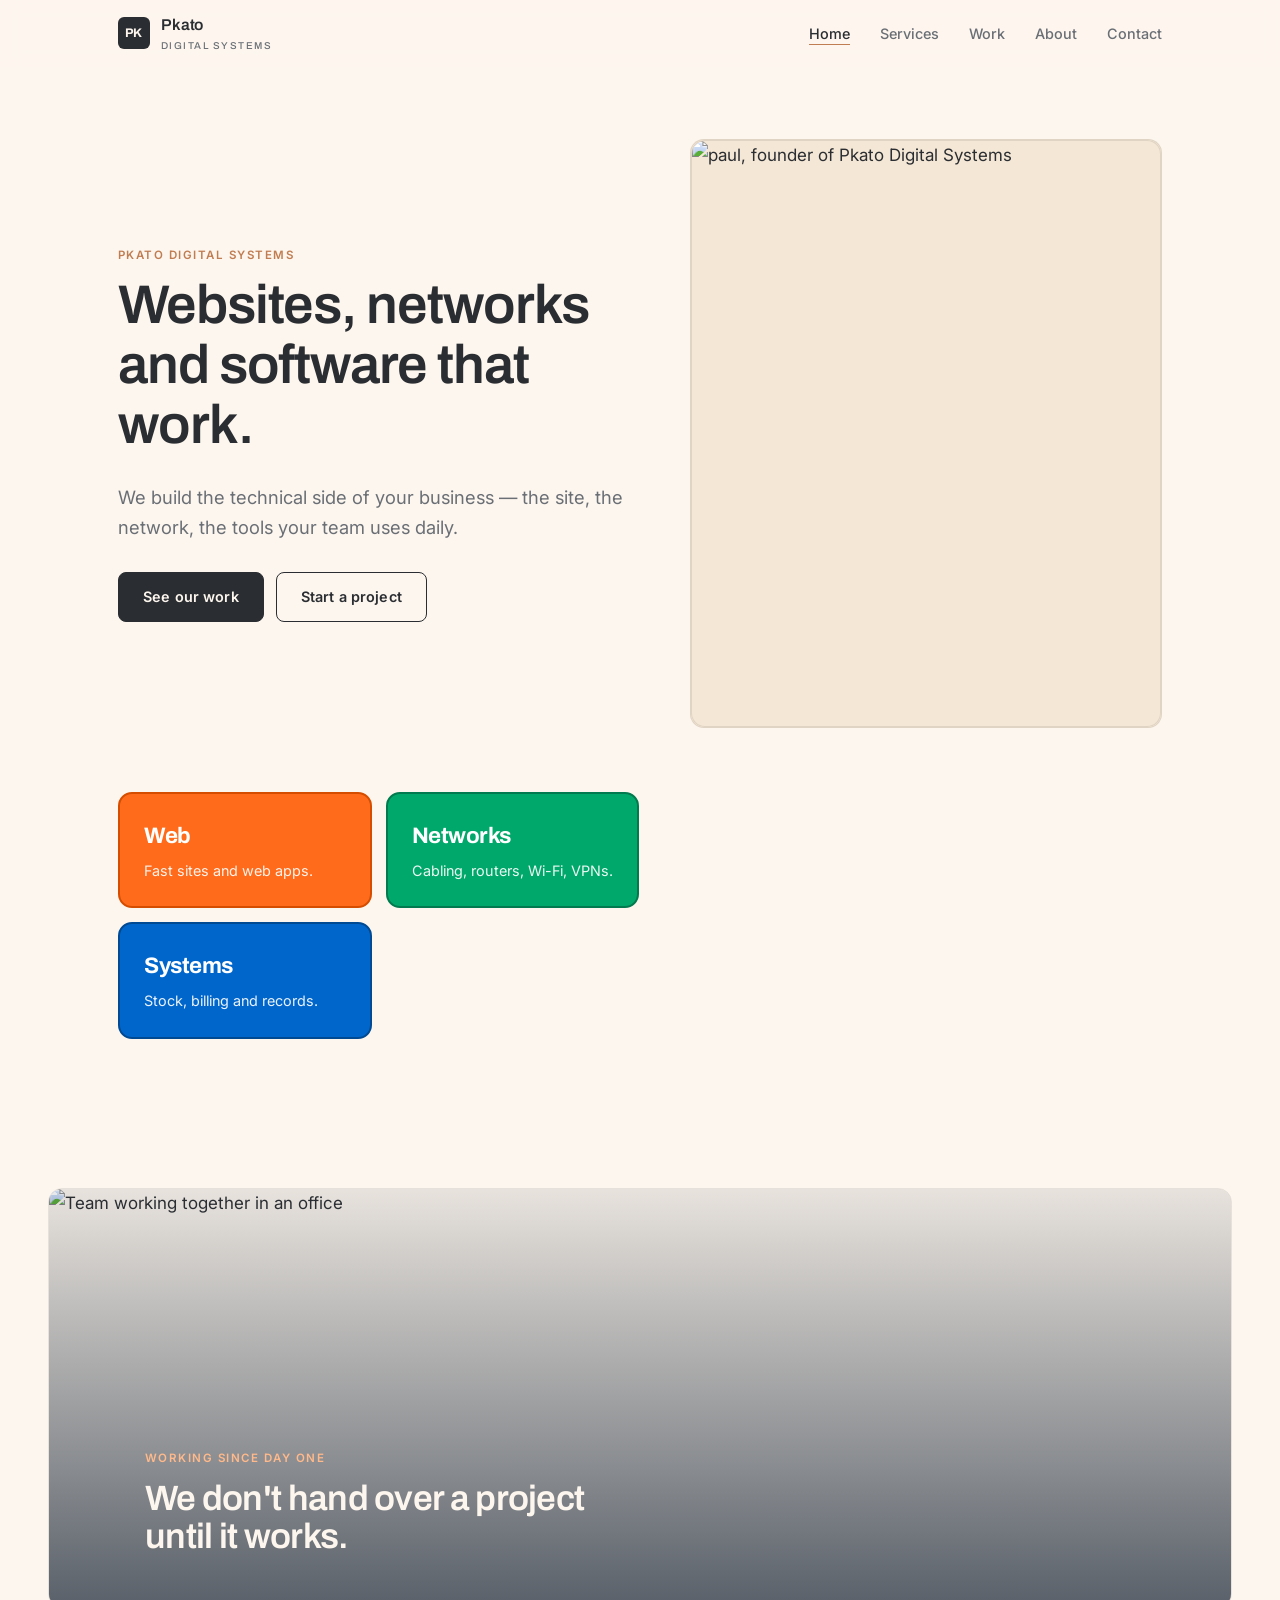
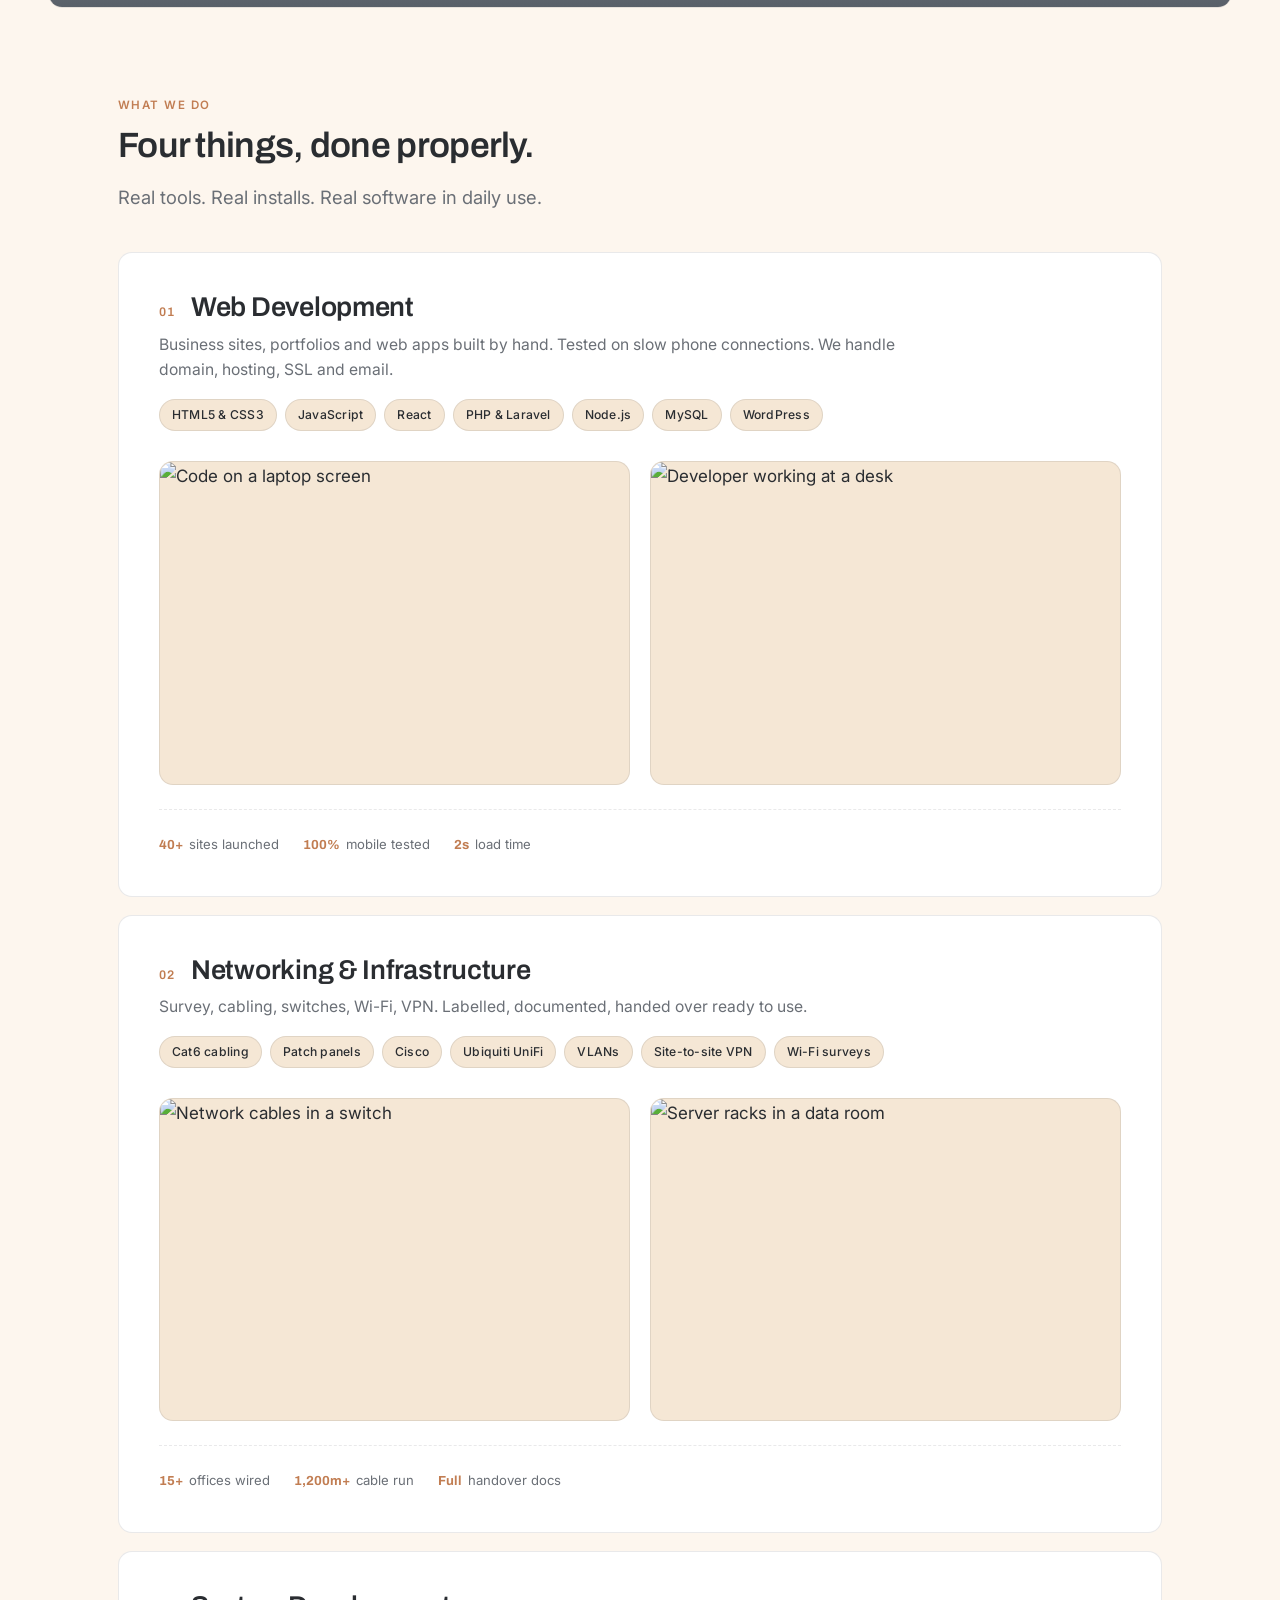
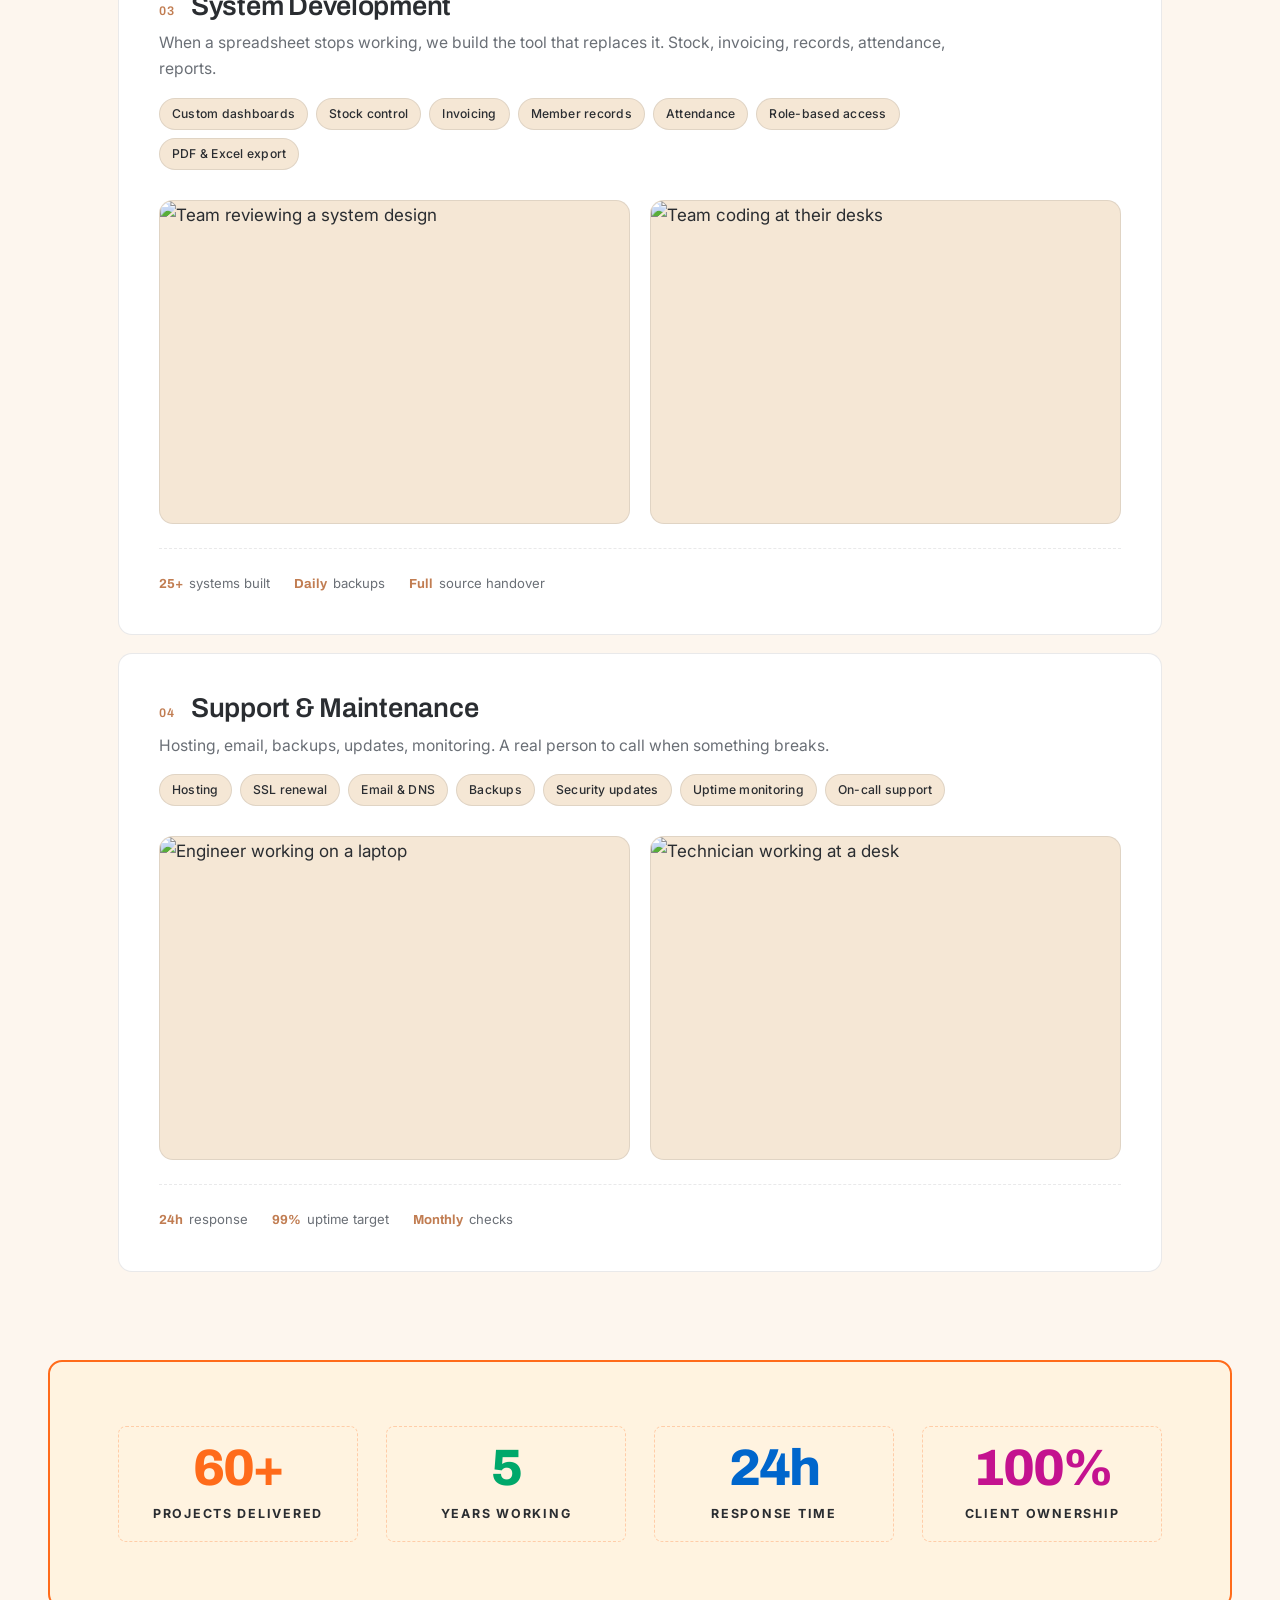
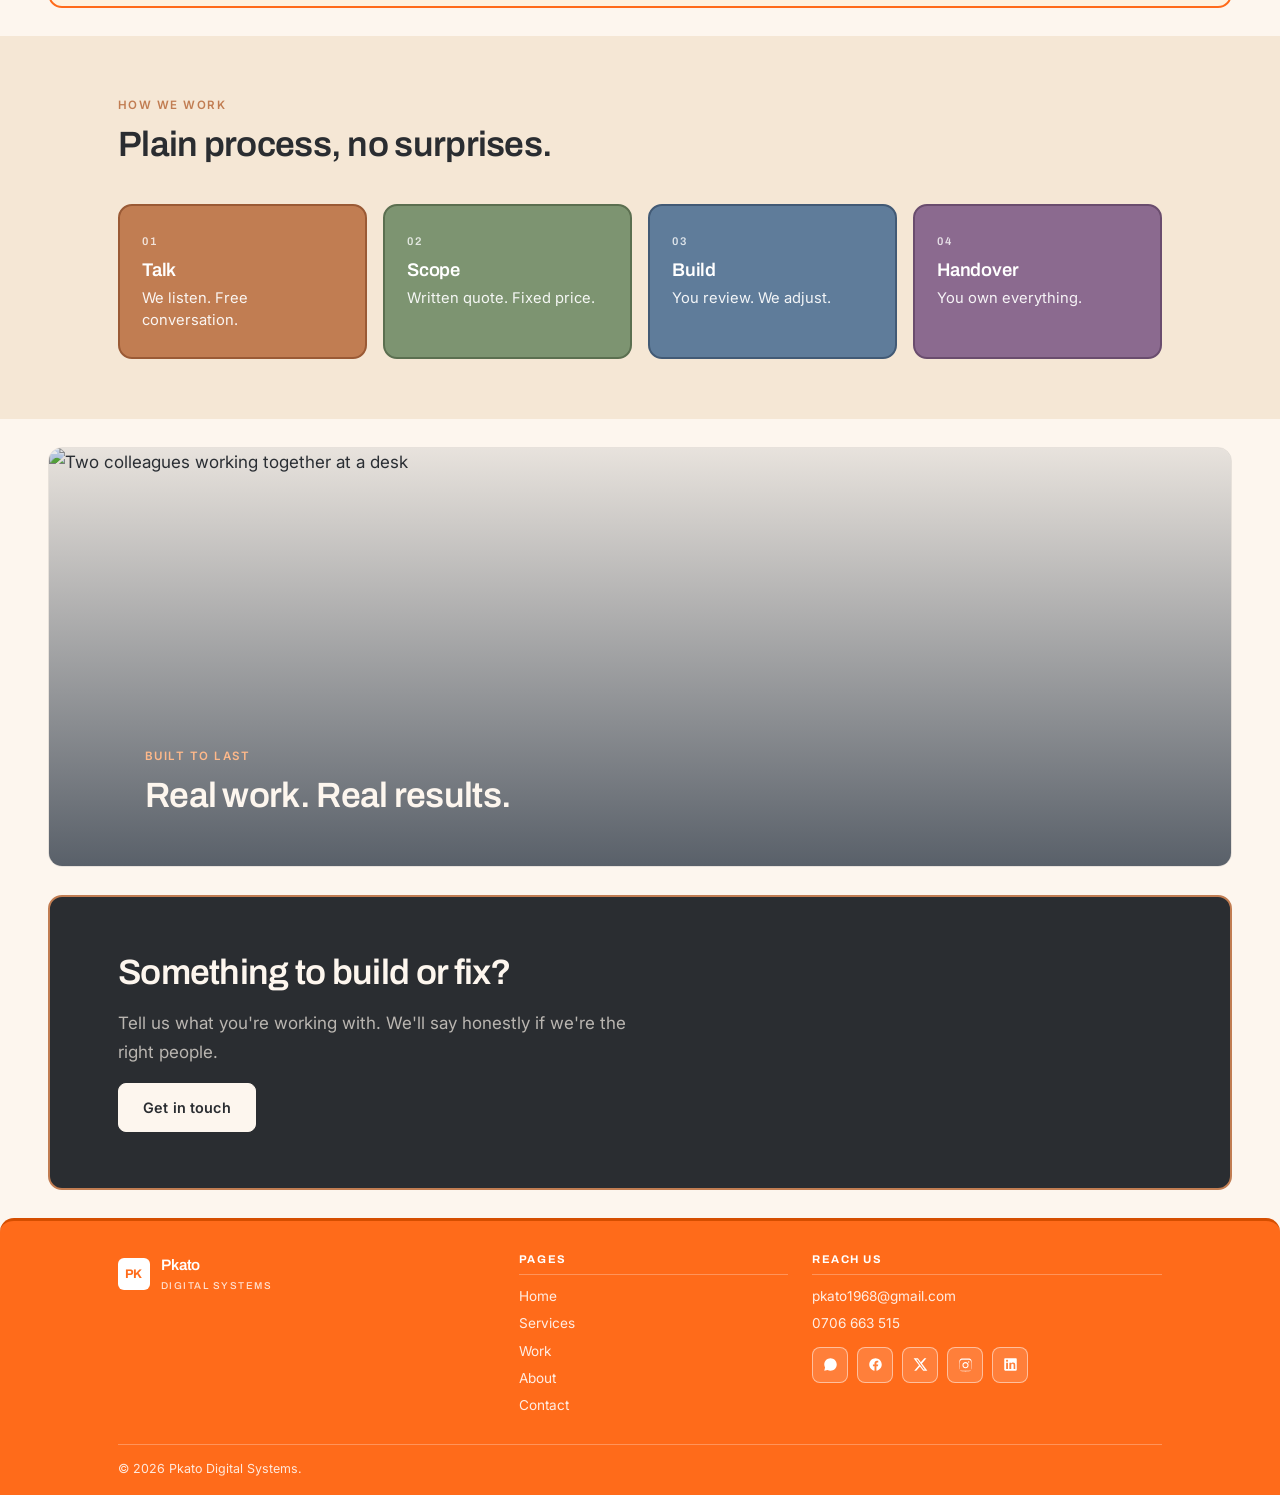
==== commit 28ce488b: "updated files" ====
--- a/index.html
+++ b/index.html
@@ -9,7 +9,7 @@
 <link rel="preconnect" href="https://fonts.gstatic.com" crossorigin>
 <link href="https://fonts.googleapis.com/css2?family=Archivo:wght@400;500;600;700&family=Inter:wght@400;500;600&display=swap" rel="stylesheet">
 <link rel="stylesheet" href="css/style.css">
-<link rel="icon" href="data:image/svg+xml,<svg xmlns='http://www.w3.org/2000/svg' viewBox='0 0 100 100'><rect width='100' height='100' fill='%232b3644'/><text x='50' y='68' font-size='52' font-family='Arial' font-weight='bold' fill='%23fdf6ee' text-anchor='middle'>P</text></svg>">
+<link rel="icon" href="data:image/svg+xml,<svg xmlns='http://www.w3.org/2000/svg' viewBox='0 0 100 100'><rect width='100' height='100' fill='%23ff6b1a'/><text x='50' y='68' font-size='52' font-family='Arial' font-weight='bold' fill='%23fff' text-anchor='middle'>P</text></svg>">
 </head>
 <body>
 
@@ -49,8 +49,9 @@
           </div>
         </div>
         <div class="img-frame hero-media">
-          <img src="https://images.unsplash.com/photo-1531384441138-2736e62e0919?auto=format&fit=crop&w=1000&q=80" alt="Developer working on a laptop">
-        </div>
+      <div class="img-frame hero-media">
+  <img src="images/paul.PNG" alt=" paul, founder of Pkato Digital Systems">
+</div>
       </div>
       <dl class="hero-facts">
         <div>
@@ -87,7 +88,6 @@
         <p class="lede">Real tools. Real installs. Real software in daily use.</p>
       </div>
 
-      <!-- SERVICE 1: WEB -->
       <article class="service-block reveal">
         <div class="service-body">
           <div class="service-head">
@@ -120,7 +120,6 @@
         </div>
       </article>
 
-      <!-- SERVICE 2: NETWORKING -->
       <article class="service-block reveal">
         <div class="service-body">
           <div class="service-head">
@@ -153,7 +152,6 @@
         </div>
       </article>
 
-      <!-- SERVICE 3: SYSTEMS -->
       <article class="service-block reveal">
         <div class="service-body">
           <div class="service-head">
@@ -186,7 +184,6 @@
         </div>
       </article>
 
-      <!-- SERVICE 4: SUPPORT -->
       <article class="service-block reveal">
         <div class="service-body">
           <div class="service-head">
@@ -292,7 +289,6 @@
           <span class="brand-mark">PK</span>
           <span class="brand-text">Pkato<span>Digital Systems</span></span>
         </a>
-        <p style="margin-top:16px;max-width:32ch">Web development, networking and custom software.</p>
       </div>
       <div>
         <h4>Pages</h4>
@@ -305,22 +301,13 @@
         </ul>
       </div>
       <div>
-        <h4>Services</h4>
-        <ul>
-          <li><a href="services.html#web">Web development</a></li>
-          <li><a href="services.html#networking">Networking</a></li>
-          <li><a href="services.html#systems">System development</a></li>
-          <li><a href="services.html#support">Support</a></li>
-        </ul>
-      </div>
-      <div>
         <h4>Reach us</h4>
         <ul>
-          <li><a href="mailto:info@pkato.com">info@pkato.com</a></li>
-          <li><a href="tel:+256700000000">+256 700 000 000</a></li>
+          <li><a href="mailto:pkato1968@gmail.com">pkato1968@gmail.com</a></li>
+          <li><a href="tel:+256706663515">0706 663 515</a></li>
         </ul>
-        <div class="socials" style="margin-top:14px">
-          <a href="https://wa.me/256700000000" target="_blank" rel="noopener" aria-label="WhatsApp">
+        <div class="socials" style="margin-top:12px">
+          <a href="https://wa.me/256706663515" target="_blank" rel="noopener" aria-label="WhatsApp">
             <svg viewBox="0 0 24 24" fill="currentColor"><path d="M17.5 14.4c-.3-.2-1.7-.8-2-.9-.3-.1-.5-.2-.7.1-.2.3-.7.9-.9 1.1-.2.2-.3.2-.6.1-.3-.2-1.2-.5-2.4-1.5-.9-.8-1.5-1.8-1.7-2.1-.2-.3 0-.5.1-.6.1-.1.3-.3.4-.5.1-.2.2-.3.2-.5s0-.4-.1-.5c-.1-.2-.7-1.6-.9-2.2-.2-.6-.5-.5-.7-.5h-.6c-.2 0-.5.1-.8.4-.3.3-1 1-1 2.4 0 1.4 1.1 2.8 1.2 3 .2.2 2.1 3.2 5.1 4.4 3 1.2 3.3.8 3.9.7.6-.1 1.9-.8 2.2-1.5.3-.7.3-1.4.2-1.5-.1-.1-.3-.2-.6-.3zM12 2C6.5 2 2 6.5 2 12c0 1.8.5 3.4 1.3 4.9L2 22l5.3-1.3c1.4.8 3 1.3 4.7 1.3 5.5 0 10-4.5 10-10S17.5 2 12 2z"/></svg>
           </a>
           <a href="https://facebook.com/pkatodigital" target="_blank" rel="noopener" aria-label="Facebook">
@@ -339,8 +326,7 @@
       </div>
     </div>
     <div class="legal">
-      <span>&copy; <span data-year></span> Pkato Digital Systems. All rights reserved.</span>
-      <span>Built in-house.</span>
+      <span>&copy; <span data-year></span> Pkato Digital Systems.</span>
     </div>
   </div>
 </footer>
--- a/css/style.css
+++ b/css/style.css
@@ -82,7 +82,7 @@
 
 .img-frame{
   overflow:hidden;border-radius:var(--radius);
-  background:var(--sand);border:2px solid var(--sand);
+  background:var(--sand);border:1px solid var(--line);
 }
 .img-frame img{width:100%;height:100%;object-fit:cover;display:block;transition:transform .7s ease}
 .img-frame:hover img{transform:scale(1.04)}
@@ -93,7 +93,7 @@
   gap:clamp(24px,4vw,52px);align-items:center;
   margin-bottom:clamp(32px,4vw,48px);
 }
-.hero-media{aspect-ratio:4/5;border-radius:var(--radius);border:2px solid var(--accent)}
+.hero-media{aspect-ratio:4/5;border-radius:var(--radius);border:1px solid var(--line)}
 .hero-split h1{max-width:16ch}
 .hero .lede{margin-bottom:1.6em}
 .actions{display:flex;flex-wrap:wrap;gap:12px}
@@ -102,7 +102,7 @@
   display:grid;grid-template-columns:repeat(auto-fit,minmax(200px,1fr));
   gap:14px;background:none;border-top:none;padding-top:0;margin-top:12px;
 }
-.hero-facts div{padding:26px 26px;border-radius:var(--radius);border:3px solid transparent}
+.hero-facts div{padding:24px 24px;border-radius:var(--radius);border:2px solid transparent}
 .hero-facts div:nth-child(1){background:#ff6b1a;border-color:#d54e00}
 .hero-facts div:nth-child(2){background:#00a86b;border-color:#007a4e}
 .hero-facts div:nth-child(3){background:#0066cc;border-color:#004a94}
@@ -115,7 +115,7 @@
 .image-band{
   position:relative;height:clamp(260px,40vw,420px);
   overflow:hidden;margin:clamp(16px,3vw,28px) var(--pad);
-  border-radius:var(--radius);border:3px solid var(--sand);
+  border-radius:var(--radius);border:1px solid var(--line);
 }
 .image-band img{width:100%;height:100%;object-fit:cover}
 .image-band::before{
@@ -130,20 +130,20 @@
 .image-band-overlay h2{color:var(--paper);max-width:24ch;margin:0}
 .image-band-overlay .eyebrow{color:#ffb98a}
 
-.section{padding:clamp(36px,5.5vw,68px) 0}
+.section{padding:clamp(32px,5vw,60px) 0}
 .section-alt{background:var(--sand)}
 .section-cream{background:var(--cream)}
 .section-head{max-width:60ch;margin-bottom:clamp(24px,3.5vw,40px)}
 
 .service-block{
-  padding:clamp(28px,4vw,44px);
-  border:2px solid var(--line);
+  padding:clamp(26px,3.6vw,40px);
+  border:1px solid var(--line);
   border-radius:var(--radius);
-  background:#fff;margin-bottom:22px;
+  background:#fff;margin-bottom:18px;
 }
 .service-block:last-child{margin-bottom:0}
 
-.service-body{max-width:72ch;margin-bottom:clamp(22px,3vw,34px)}
+.service-body{max-width:72ch;margin-bottom:clamp(20px,2.6vw,30px)}
 .service-head{display:flex;align-items:baseline;gap:16px;margin-bottom:.5em}
 .service-num{
   font-family:var(--display);font-size:.78rem;font-weight:600;
@@ -160,12 +160,12 @@
 }
 
 .service-media{display:grid;grid-template-columns:1fr 1fr;gap:clamp(12px,2vw,20px)}
-.service-media .img-frame{aspect-ratio:16/11;border:2px solid var(--sand)}
+.service-media .img-frame{aspect-ratio:16/11;border:1px solid var(--line)}
 
 .service-meta{
   display:flex;gap:24px;flex-wrap:wrap;
-  margin-top:clamp(18px,2.5vw,26px);
-  padding-top:clamp(18px,2.5vw,26px);
+  margin-top:clamp(16px,2.2vw,24px);
+  padding-top:clamp(16px,2.2vw,24px);
   border-top:1px dashed var(--line);
   font-size:.82rem;color:var(--ink-soft);
 }
@@ -188,29 +188,29 @@
 .grid-2{grid-template-columns:repeat(auto-fit,minmax(280px,1fr))}
 .card{
   background:#fff;padding:26px 24px;
-  border-radius:var(--radius);border:2px solid var(--line);
+  border-radius:var(--radius);border:1px solid var(--line);
 }
 .card h3{margin-bottom:.4em}
 .card p{margin:0;color:var(--ink-soft);font-size:.92rem}
 
 .stats{
   background:#fff3e0;color:var(--ink);
-  padding:clamp(44px,6vw,72px) 0;
+  padding:clamp(40px,5vw,64px) 0;
   margin:clamp(16px,3vw,28px) var(--pad);
-  border-radius:var(--radius);border:3px solid #ff6b1a;
+  border-radius:var(--radius);border:2px solid #ff6b1a;
 }
 .stats .wrap{padding:0 clamp(24px,4vw,48px)}
 .stats-grid{
   display:grid;grid-template-columns:repeat(auto-fit,minmax(160px,1fr));
-  gap:32px;text-align:center;
+  gap:28px;text-align:center;
 }
 .stats-grid > div{
-  padding:18px 12px;border-radius:var(--radius-sm);
-  border:2px dashed rgba(255,107,26,.28);
+  padding:16px 10px;border-radius:var(--radius-sm);
+  border:1px dashed rgba(255,107,26,.28);
 }
 .stats-grid strong{
   display:block;font-family:var(--display);
-  font-size:clamp(2.4rem,5vw,3.6rem);font-weight:800;
+  font-size:clamp(2.2rem,4.6vw,3.2rem);font-weight:800;
   letter-spacing:-.04em;line-height:1;margin-bottom:10px;
 }
 .stats-grid > div:nth-child(1) strong{color:#ff6b1a}
@@ -223,7 +223,7 @@
 }
 
 .process-grid{display:grid;grid-template-columns:repeat(auto-fit,minmax(210px,1fr));gap:16px}
-.process-card{padding:28px 24px;border-radius:var(--radius);color:#fff;border:3px solid transparent}
+.process-card{padding:26px 22px;border-radius:var(--radius);color:#fff;border:2px solid transparent}
 .process-card .num{
   display:block;font-family:var(--display);font-size:.7rem;font-weight:600;
   letter-spacing:.14em;opacity:.78;margin-bottom:.9em;
@@ -235,14 +235,13 @@
 .process-card.c3{background:#5f7c9a;border-color:#425a75}
 .process-card.c4{background:#8b6a8f;border-color:#6a4d6e}
 
-/* ===== WORK GRID — colored outer borders only ===== */
-.work-grid{display:grid;grid-template-columns:repeat(auto-fit,minmax(280px,1fr));gap:22px}
+.work-grid{display:grid;grid-template-columns:repeat(auto-fit,minmax(280px,1fr));gap:20px}
 .work-item{
   text-decoration:none;display:block;
-  padding:14px;
+  padding:12px;
   border-radius:var(--radius);
   background:#fff;
-  border:3px solid var(--sand);
+  border:2px solid var(--sand);
   transition:transform .3s ease,box-shadow .3s ease;
 }
 .work-item:hover{
@@ -278,13 +277,42 @@
 .prose li{margin-bottom:.45em}
 
 .about-grid{display:grid;grid-template-columns:1fr 1fr;gap:clamp(14px,2vw,24px)}
-.about-grid .img-frame{aspect-ratio:4/3;border-radius:var(--radius);border:2px solid var(--sand)}
+.about-grid .img-frame{aspect-ratio:4/3;border-radius:var(--radius);border:1px solid var(--line)}
+
+.cap-grid{display:grid;grid-template-columns:repeat(auto-fit,minmax(240px,1fr));gap:20px}
+.cap-card{
+  position:relative;padding:30px 26px;
+  border-radius:var(--radius);color:#fff;
+  border:2px solid transparent;
+  box-shadow:0 10px 26px rgba(42,45,49,.14);
+  transition:transform .3s ease,box-shadow .3s ease;
+  overflow:hidden;
+}
+.cap-card:hover{transform:translateY(-5px);box-shadow:0 18px 40px rgba(42,45,49,.22)}
+.cap-card::after{
+  content:"";position:absolute;top:-40px;right:-40px;
+  width:130px;height:130px;border-radius:50%;
+  background:rgba(255,255,255,.12);pointer-events:none;
+}
+.cap-card h3{color:#fff;margin:.7em 0 .5em;font-size:1.3rem;letter-spacing:-.01em}
+.cap-card p{margin:0;color:rgba(255,255,255,.92);font-size:.94rem;line-height:1.55;position:relative;z-index:1}
+.cap-icon{
+  display:grid;place-items:center;
+  width:50px;height:50px;border-radius:var(--radius-sm);
+  background:rgba(255,255,255,.22);
+  border:2px solid rgba(255,255,255,.4);
+  color:#fff;
+}
+.cap-icon svg{width:24px;height:24px}
+.cap-orange{background:linear-gradient(135deg,#ff6b1a,#d54e00);border-color:#b53f00}
+.cap-green{background:linear-gradient(135deg,#00a86b,#007a4e);border-color:#005c3a}
+.cap-blue{background:linear-gradient(135deg,#0066cc,#004a94);border-color:#003771}
 
 .form{display:grid;gap:16px;max-width:600px}
 .field{display:grid;gap:6px}
 .field label{font-size:.78rem;font-weight:600;letter-spacing:.03em;text-transform:uppercase;color:var(--ink-soft)}
 .field input,.field select,.field textarea{
-  font:inherit;padding:12px 14px;border:2px solid var(--line);
+  font:inherit;padding:12px 14px;border:1px solid var(--line);
   background:#fff;color:var(--ink);border-radius:var(--radius-sm);
   transition:border-color .2s,box-shadow .2s;
 }
@@ -296,7 +324,7 @@
 .form-note{font-size:.82rem;color:var(--ink-soft)}
 
 .info-list{list-style:none;padding:0;margin:0}
-.info-list li{padding:16px 0;border-bottom:1px solid var(--line)}
+.info-list li{padding:14px 0;border-bottom:1px solid var(--line)}
 .info-list li:last-child{border-bottom:none}
 .info-list strong{display:block;font-size:.72rem;text-transform:uppercase;letter-spacing:.13em;color:var(--ink-soft);font-weight:600;margin-bottom:5px}
 .info-list a{text-decoration:none;border-bottom:1px solid var(--line);transition:.2s}
@@ -304,22 +332,22 @@
 
 .socials{display:flex;gap:9px;flex-wrap:wrap;align-items:center}
 .socials a{
-  display:grid;place-items:center;width:42px;height:42px;
-  border:2px solid var(--line);color:var(--ink-soft);
+  display:grid;place-items:center;width:40px;height:40px;
+  border:1px solid var(--line);color:var(--ink-soft);
   border-radius:var(--radius-sm);transition:.2s;text-decoration:none;
   background:#fff;
 }
 .socials a:hover{background:var(--accent);border-color:var(--accent);color:#fff}
-.socials svg{width:18px;height:18px;display:block}
-.socials-lg a{width:48px;height:48px;border-radius:var(--radius)}
-.socials-lg svg{width:21px;height:21px}
+.socials svg{width:17px;height:17px;display:block}
+.socials-lg a{width:44px;height:44px;border-radius:var(--radius)}
+.socials-lg svg{width:20px;height:20px}
 .socials-label{font-size:.72rem;text-transform:uppercase;letter-spacing:.13em;font-weight:600;color:var(--ink-soft);margin-bottom:12px}
 
 .cta{
   background:var(--ink);color:var(--paper);
-  padding:clamp(36px,5vw,64px) 0;
+  padding:clamp(32px,4.5vw,56px) 0;
   margin:clamp(16px,3vw,28px) var(--pad);
-  border-radius:var(--radius);border:3px solid var(--accent);
+  border-radius:var(--radius);border:2px solid var(--accent);
 }
 .cta .wrap{padding:0 clamp(24px,4vw,48px)}
 .cta h2{color:var(--paper);max-width:20ch}
@@ -327,41 +355,117 @@
 .cta .btn-solid{background:var(--paper);color:var(--ink);border-color:var(--paper)}
 .cta .btn-solid:hover{background:var(--accent);border-color:var(--accent);color:#fff}
 
+/* ===== FOOTER — smaller, shorter ===== */
 .site-footer{
   background:#ff6b1a;color:#fff;
-  padding:52px 0 26px;font-size:.9rem;
-  margin-top:clamp(20px,3vw,36px);
+  padding:32px 0 16px;font-size:.85rem;
+  margin-top:clamp(16px,3vw,28px);
   border-radius:var(--radius) var(--radius) 0 0;
-  border-top:5px solid #d54e00;
+  border-top:3px solid #d54e00;
 }
 .site-footer .cols{
-  display:grid;grid-template-columns:1.5fr 1fr 1fr 1.2fr;
-  gap:32px;margin-bottom:36px;
+  display:grid;grid-template-columns:1.4fr 1fr 1.3fr;
+  gap:24px;margin-bottom:22px;
 }
 .site-footer h4{
-  color:#fff;font-size:.72rem;text-transform:uppercase;
-  letter-spacing:.14em;margin-bottom:14px;font-weight:700;
-  padding-bottom:10px;border-bottom:2px solid rgba(255,255,255,.28);
+  color:#fff;font-size:.7rem;text-transform:uppercase;
+  letter-spacing:.14em;margin-bottom:10px;font-weight:700;
+  padding-bottom:8px;border-bottom:1px solid rgba(255,255,255,.28);
 }
 .site-footer ul{list-style:none;padding:0;margin:0}
-.site-footer li{margin-bottom:8px}
-.site-footer a{text-decoration:none;color:rgba(255,255,255,.88);transition:.2s}
+.site-footer li{margin-bottom:5px}
+.site-footer a{text-decoration:none;color:rgba(255,255,255,.88);transition:.2s;font-size:.85rem}
 .site-footer a:hover{color:#fff;text-decoration:underline}
-.site-footer .brand-text{color:#fff}
+.site-footer .brand-text{color:#fff;font-size:.95rem}
 .site-footer .brand-text span{color:rgba(255,255,255,.8)}
 .site-footer .brand-mark{background:#fff;color:#ff6b1a}
-.site-footer p{color:rgba(255,255,255,.88)}
+.site-footer p{color:rgba(255,255,255,.88);font-size:.84rem;margin:0}
 .site-footer .socials a{
   border-color:rgba(255,255,255,.5);
   color:#fff;background:rgba(255,255,255,.14);
+  width:36px;height:36px;
 }
 .site-footer .socials a:hover{background:#fff;border-color:#fff;color:#ff6b1a}
+.site-footer .socials svg{width:15px;height:15px}
 .legal{
   border-top:1px solid rgba(255,255,255,.28);
-  padding-top:20px;display:flex;justify-content:space-between;
-  gap:14px;flex-wrap:wrap;font-size:.8rem;
+  padding-top:14px;display:flex;justify-content:space-between;
+  gap:14px;flex-wrap:wrap;font-size:.78rem;
   color:rgba(255,255,255,.85);
 }
+
+/* ===== CONTACT CARDS ===== */
+.contact-grid{
+  display:grid;grid-template-columns:repeat(auto-fit,minmax(340px,1fr));
+  gap:24px;
+}
+.contact-card{
+  position:relative;background:#fff;
+  padding:clamp(22px,2.6vw,32px);
+  border-radius:var(--radius);
+  border:1px solid var(--line);
+  box-shadow:0 10px 28px rgba(42,45,49,.06);
+  transition:box-shadow .3s ease,transform .3s ease;
+  overflow:hidden;
+}
+.contact-card:hover{box-shadow:0 18px 44px rgba(42,45,49,.1);transform:translateY(-3px)}
+.contact-card::before{
+  content:"";position:absolute;top:0;left:0;right:0;height:4px;
+  background:linear-gradient(90deg,#ff6b1a,#f0a500);
+}
+.contact-card:last-child::before{background:linear-gradient(90deg,#0066cc,#7c4dff,#009688)}
+.contact-card-head{display:flex;align-items:center;gap:12px;margin-bottom:18px}
+.contact-card-head h3{margin:0;font-size:1.2rem;letter-spacing:-.01em}
+.contact-icon{
+  width:42px;height:42px;flex:none;
+  border-radius:var(--radius-sm);display:grid;place-items:center;color:#fff;
+}
+.contact-icon svg{width:20px;height:20px}
+.contact-icon.c-orange{background:#ff6b1a;box-shadow:0 6px 16px rgba(255,107,26,.35)}
+.contact-icon.c-blue{background:#0066cc;box-shadow:0 6px 16px rgba(0,102,204,.35)}
+
+/* ===== COLORED FORM FIELDS ===== */
+.contact-card .field input,
+.contact-card .field select,
+.contact-card .field textarea{
+  border:1px solid #f0e0cc;
+  background:#fffdfa;
+  border-radius:var(--radius-sm);
+  transition:border-color .25s ease,box-shadow .25s ease,background .25s ease;
+}
+.contact-card .field:nth-of-type(1) input{border-color:#ff6b1a;background:#fff8f3}
+.contact-card .field:nth-of-type(1) input:focus{box-shadow:0 0 0 4px rgba(255,107,26,.18)}
+.contact-card .field:nth-of-type(2) input{border-color:#00a86b;background:#f3fbf7}
+.contact-card .field:nth-of-type(2) input:focus{box-shadow:0 0 0 4px rgba(0,168,107,.18)}
+.contact-card .field:nth-of-type(3) input{border-color:#0066cc;background:#f3f7fc}
+.contact-card .field:nth-of-type(3) input:focus{box-shadow:0 0 0 4px rgba(0,102,204,.18)}
+.contact-card .field:nth-of-type(4) select{border-color:#c4128f;background:#fdf3fa}
+.contact-card .field:nth-of-type(4) select:focus{box-shadow:0 0 0 4px rgba(196,18,143,.18)}
+.contact-card .field:nth-of-type(5) textarea{border-color:#7c4dff;background:#f8f5ff}
+.contact-card .field:nth-of-type(5) textarea:focus{box-shadow:0 0 0 4px rgba(124,77,255,.18)}
+.contact-card .field:nth-of-type(1) label{color:#ff6b1a}
+.contact-card .field:nth-of-type(2) label{color:#00a86b}
+.contact-card .field:nth-of-type(3) label{color:#0066cc}
+.contact-card .field:nth-of-type(4) label{color:#c4128f}
+.contact-card .field:nth-of-type(5) label{color:#7c4dff}
+.contact-card .field input:hover,
+.contact-card .field select:hover,
+.contact-card .field textarea:hover{background:#fff}
+.contact-card .field:nth-of-type(4) select{
+  appearance:none;
+  background-image:url("data:image/svg+xml;utf8,<svg xmlns='http://www.w3.org/2000/svg' width='14' height='14' viewBox='0 0 24 24' fill='none' stroke='%23c4128f' stroke-width='3' stroke-linecap='round' stroke-linejoin='round'><polyline points='6 9 12 15 18 9'/></svg>");
+  background-repeat:no-repeat;
+  background-position:right 14px center;
+  padding-right:38px;
+}
+.contact-card .btn-solid{
+  background:linear-gradient(135deg,#ff6b1a,#e55a0a);
+  border:none;color:#fff;padding:14px 30px;
+  font-size:.95rem;font-weight:700;letter-spacing:.02em;
+  box-shadow:0 10px 24px rgba(255,107,26,.32);
+  transition:transform .2s ease,box-shadow .2s ease;
+}
+.contact-card .btn-solid:hover{transform:translateY(-2px);box-shadow:0 14px 30px rgba(255,107,26,.42)}
 
 .reveal{opacity:0;transform:translateY(12px);transition:opacity .6s ease,transform .6s ease}
 .reveal.in{opacity:1;transform:none}
@@ -383,287 +487,5 @@
   .row-media{aspect-ratio:16/9}
   .service-media{grid-template-columns:1fr}
   .about-grid{grid-template-columns:1fr}
-  .site-footer .cols{grid-template-columns:1fr;gap:28px}
-}
-/* ===== BEAUTIFUL CONTACT CARDS ===== */
-.contact-grid{
-  display:grid;
-  grid-template-columns:repeat(auto-fit,minmax(340px,1fr));
-  gap:28px;
-}
-
-.contact-card{
-  position:relative;
-  background:#fff;
-  padding:clamp(24px,3vw,36px);
-  border-radius:var(--radius);
-  border:2px solid var(--line);
-  box-shadow:0 10px 28px rgba(42,45,49,.06);
-  transition:box-shadow .3s ease,transform .3s ease;
-  overflow:hidden;
-}
-.contact-card:hover{
-  box-shadow:0 18px 44px rgba(42,45,49,.1);
-  transform:translateY(-3px);
-}
-.contact-card::before{
-  content:"";
-  position:absolute;
-  top:0;left:0;right:0;
-  height:5px;
-  background:linear-gradient(90deg,#ff6b1a,#00a86b,#0066cc,#c4128f);
-}
-.contact-card:first-child::before{background:linear-gradient(90deg,#ff6b1a,#f0a500)}
-.contact-card:last-child::before{background:linear-gradient(90deg,#0066cc,#7c4dff,#009688)}
-
-.contact-card-head{
-  display:flex;
-  align-items:center;
-  gap:14px;
-  margin-bottom:20px;
-}
-.contact-card-head h3{
-  margin:0;
-  font-size:1.25rem;
-  letter-spacing:-.01em;
-}
-.contact-icon{
-  width:44px;height:44px;
-  flex:none;
-  border-radius:var(--radius-sm);
-  display:grid;
-  place-items:center;
-  color:#fff;
-}
-.contact-icon svg{width:22px;height:22px}
-.contact-icon.c-orange{background:#ff6b1a;box-shadow:0 6px 16px rgba(255,107,26,.35)}
-.contact-icon.c-blue{background:#0066cc;box-shadow:0 6px 16px rgba(0,102,204,.35)}
-
-.contact-card .img-frame{
-  border:2px solid var(--line);
-}
-.contact-card .form{margin-top:6px}
-
-.contact-card .info-list li{
-  padding:14px 0;
-}
-.contact-card .socials a{
-  border-width:2px;
-}
-/* ===== BEAUTIFUL FORM FIELDS ===== */
-.contact-card .field input,
-.contact-card .field select,
-.contact-card .field textarea{
-  border:2px solid #f0e0cc;
-  background:#fffdfa;
-  border-radius:var(--radius-sm);
-  transition:border-color .25s ease,box-shadow .25s ease,background .25s ease;
-}
-.contact-card .field input:hover,
-.contact-card .field select:hover,
-.contact-card .field textarea:hover{
-  border-color:#e6c9a8;
-}
-.contact-card .field input:focus,
-.contact-card .field select:focus,
-.contact-card .field textarea:focus{
-  outline:none;
-  border-color:#ff6b1a;
-  background:#fff;
-  box-shadow:0 0 0 4px rgba(255,107,26,.14);
-}
-.contact-card .field label{
-  color:#c17d52;
-  font-weight:700;
-  letter-spacing:.08em;
-}
-.contact-card .field select{
-  appearance:none;
-  background-image:url("data:image/svg+xml;utf8,<svg xmlns='http://www.w3.org/2000/svg' width='14' height='14' viewBox='0 0 24 24' fill='none' stroke='%23c17d52' stroke-width='3' stroke-linecap='round' stroke-linejoin='round'><polyline points='6 9 12 15 18 9'/></svg>");
-  background-repeat:no-repeat;
-  background-position:right 14px center;
-  padding-right:38px;
-}
-
-/* give the second card a blue accent for its fields too */
-.contact-card:last-child .field input:focus,
-.contact-card:last-child .field select:focus,
-.contact-card:last-child .field textarea:focus{
-  border-color:#0066cc;
-  box-shadow:0 0 0 4px rgba(0,102,204,.14);
-}
-
-/* nicer send button */
-.contact-card .btn-solid{
-  background:#ff6b1a;
-  border-color:#ff6b1a;
-  color:#fff;
-  padding:14px 28px;
-  font-size:.95rem;
-  box-shadow:0 8px 20px rgba(255,107,26,.28);
-}
-.contact-card .btn-solid:hover{
-  background:#e55a0a;
-  border-color:#e55a0a;
-  transform:translateY(-1px);
-  box-shadow:0 12px 26px rgba(255,107,26,.36);
-}
-/* ===== COLORED FORM FIELDS ===== */
-.contact-card .field input,
-.contact-card .field select,
-.contact-card .field textarea{
-  border:2px solid #f0e0cc;
-  background:#fffdfa;
-  border-radius:var(--radius-sm);
-  transition:border-color .25s ease,box-shadow .25s ease,background .25s ease;
-}
-
-/* each field gets its own color */
-.contact-card .field:nth-of-type(1) input{
-  border-color:#ff6b1a;
-  background:#fff8f3;
-}
-.contact-card .field:nth-of-type(1) input:focus{
-  box-shadow:0 0 0 4px rgba(255,107,26,.18);
-}
-
-.contact-card .field:nth-of-type(2) input{
-  border-color:#00a86b;
-  background:#f3fbf7;
-}
-.contact-card .field:nth-of-type(2) input:focus{
-  box-shadow:0 0 0 4px rgba(0,168,107,.18);
-}
-
-.contact-card .field:nth-of-type(3) input{
-  border-color:#0066cc;
-  background:#f3f7fc;
-}
-.contact-card .field:nth-of-type(3) input:focus{
-  box-shadow:0 0 0 4px rgba(0,102,204,.18);
-}
-
-.contact-card .field:nth-of-type(4) select{
-  border-color:#c4128f;
-  background:#fdf3fa;
-}
-.contact-card .field:nth-of-type(4) select:focus{
-  box-shadow:0 0 0 4px rgba(196,18,143,.18);
-}
-
-.contact-card .field:nth-of-type(5) textarea{
-  border-color:#7c4dff;
-  background:#f8f5ff;
-}
-.contact-card .field:nth-of-type(5) textarea:focus{
-  box-shadow:0 0 0 4px rgba(124,77,255,.18);
-}
-
-/* labels match their field colors */
-.contact-card .field:nth-of-type(1) label{color:#ff6b1a}
-.contact-card .field:nth-of-type(2) label{color:#00a86b}
-.contact-card .field:nth-of-type(3) label{color:#0066cc}
-.contact-card .field:nth-of-type(4) label{color:#c4128f}
-.contact-card .field:nth-of-type(5) label{color:#7c4dff}
-
-/* keep all fields gentle on hover */
-.contact-card .field input:hover,
-.contact-card .field select:hover,
-.contact-card .field textarea:hover{
-  background:#fff;
-}
-
-/* custom select arrow matching its pink border */
-.contact-card .field:nth-of-type(4) select{
-  appearance:none;
-  background-image:url("data:image/svg+xml;utf8,<svg xmlns='http://www.w3.org/2000/svg' width='14' height='14' viewBox='0 0 24 24' fill='none' stroke='%23c4128f' stroke-width='3' stroke-linecap='round' stroke-linejoin='round'><polyline points='6 9 12 15 18 9'/></svg>");
-  background-repeat:no-repeat;
-  background-position:right 14px center;
-  padding-right:38px;
-}
-
-/* ===== nicer send button ===== */
-.contact-card .btn-solid{
-  background:linear-gradient(135deg,#ff6b1a,#e55a0a);
-  border:none;
-  color:#fff;
-  padding:14px 30px;
-  font-size:.95rem;
-  font-weight:700;
-  letter-spacing:.02em;
-  box-shadow:0 10px 24px rgba(255,107,26,.32);
-  transition:transform .2s ease,box-shadow .2s ease;
-}
-.contact-card .btn-solid:hover{
-  transform:translateY(-2px);
-  box-shadow:0 14px 30px rgba(255,107,26,.42);
-}
-/* ===== COLORED CAPABILITY CARDS ===== */
-.cap-grid{
-  display:grid;
-  grid-template-columns:repeat(auto-fit,minmax(240px,1fr));
-  gap:22px;
-}
-
-.cap-card{
-  position:relative;
-  padding:32px 28px;
-  border-radius:var(--radius);
-  color:#fff;
-  border:3px solid transparent;
-  box-shadow:0 10px 26px rgba(42,45,49,.14);
-  transition:transform .3s ease,box-shadow .3s ease;
-  overflow:hidden;
-}
-.cap-card:hover{
-  transform:translateY(-5px);
-  box-shadow:0 18px 40px rgba(42,45,49,.22);
-}
-.cap-card::after{
-  content:"";
-  position:absolute;
-  top:-40px;right:-40px;
-  width:130px;height:130px;
-  border-radius:50%;
-  background:rgba(255,255,255,.12);
-  pointer-events:none;
-}
-
-.cap-card h3{
-  color:#fff;
-  margin:.7em 0 .5em;
-  font-size:1.3rem;
-  letter-spacing:-.01em;
-}
-.cap-card p{
-  margin:0;
-  color:rgba(255,255,255,.92);
-  font-size:.94rem;
-  line-height:1.55;
-  position:relative;
-  z-index:1;
-}
-
-.cap-icon{
-  display:grid;
-  place-items:center;
-  width:52px;height:52px;
-  border-radius:var(--radius-sm);
-  background:rgba(255,255,255,.22);
-  border:2px solid rgba(255,255,255,.4);
-  color:#fff;
-}
-.cap-icon svg{width:26px;height:26px}
-
-.cap-orange{
-  background:linear-gradient(135deg,#ff6b1a,#d54e00);
-  border-color:#b53f00;
-}
-.cap-green{
-  background:linear-gradient(135deg,#00a86b,#007a4e);
-  border-color:#005c3a;
-}
-.cap-blue{
-  background:linear-gradient(135deg,#0066cc,#004a94);
-  border-color:#003771;
+  .site-footer .cols{grid-template-columns:1fr;gap:20px}
 }
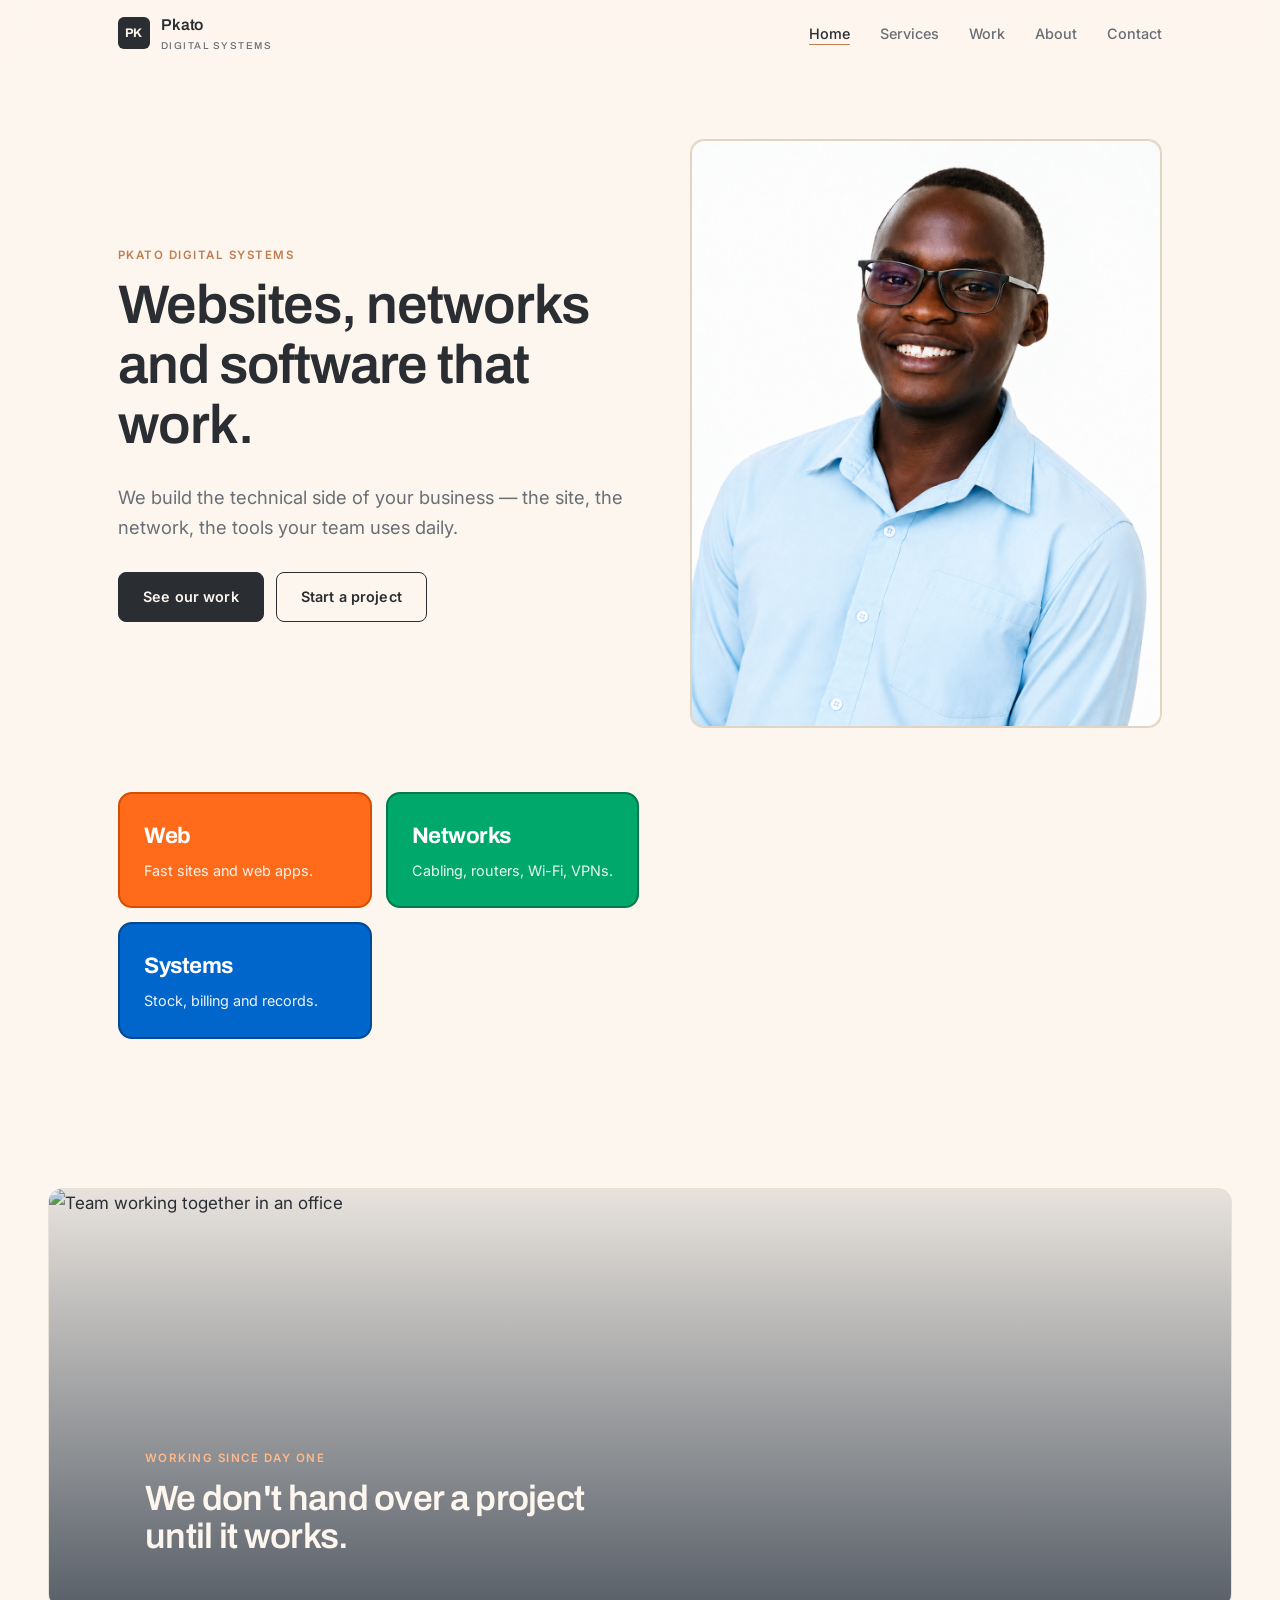
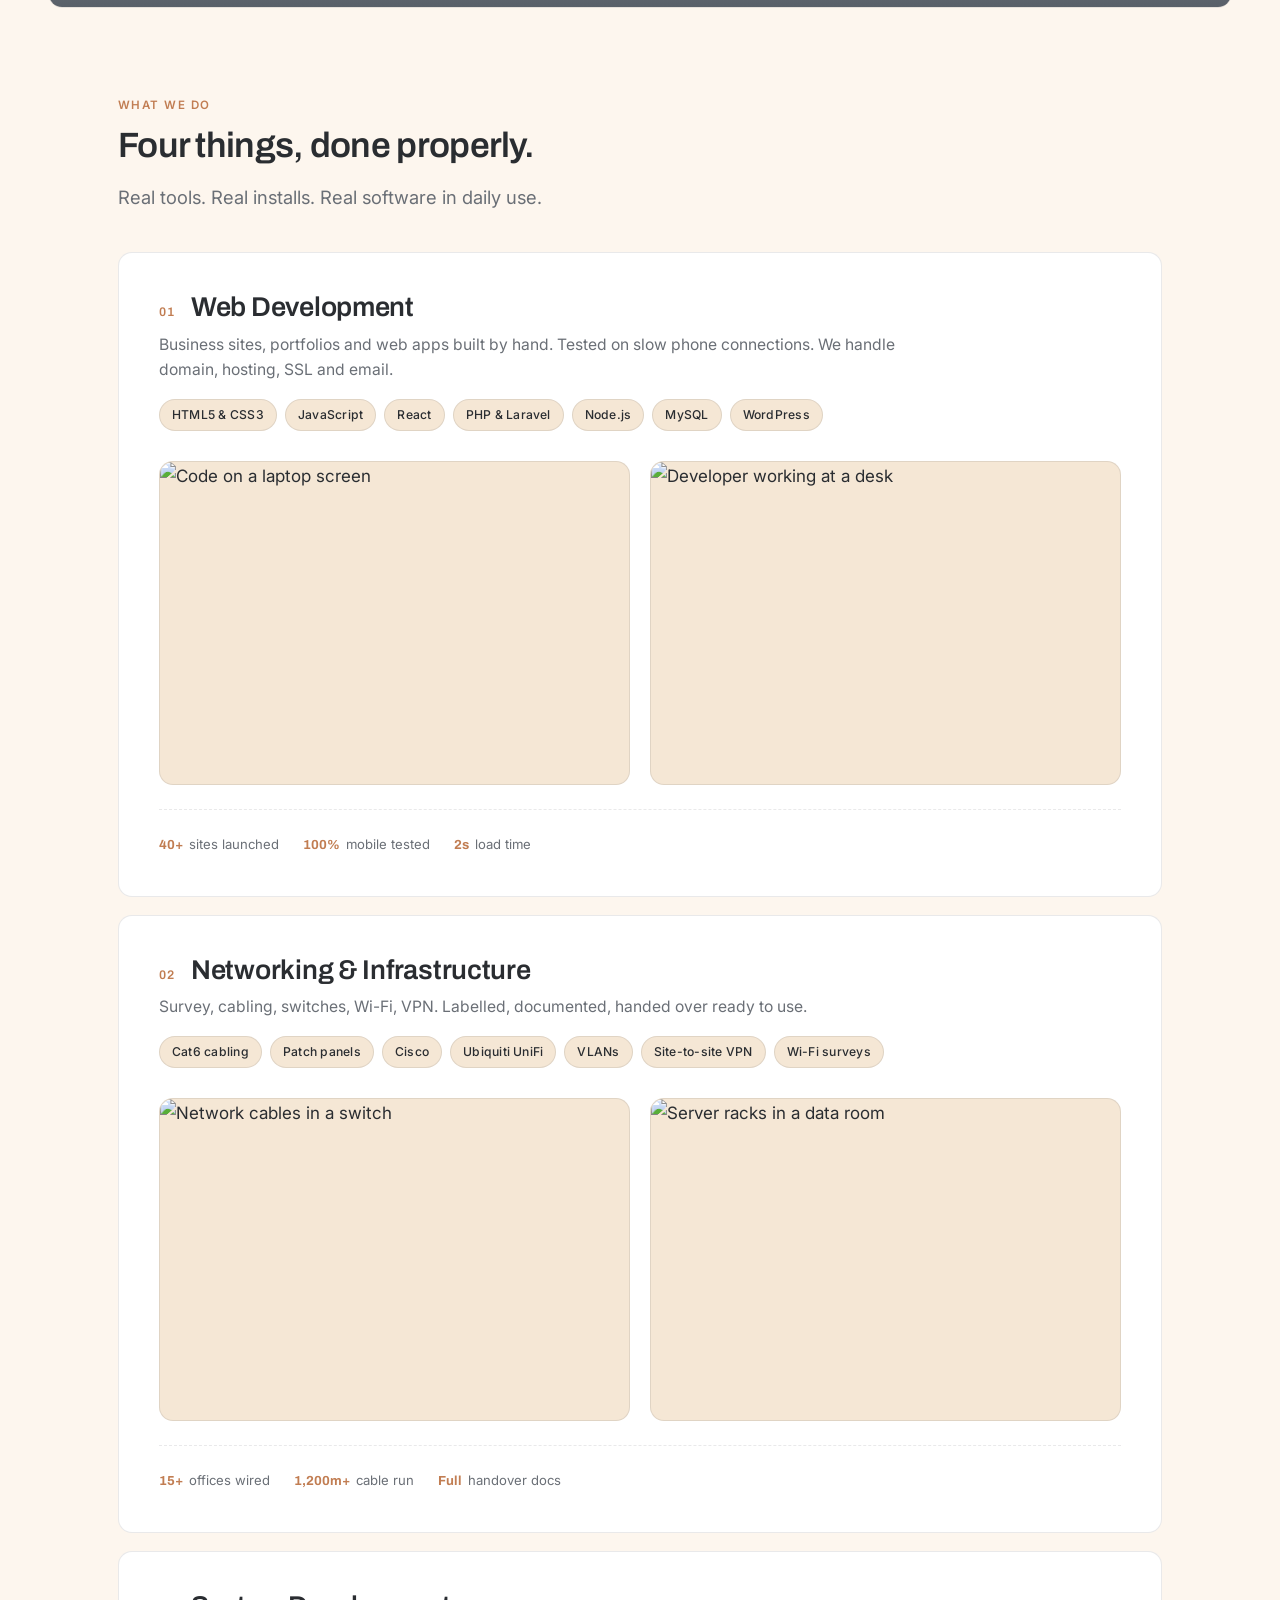
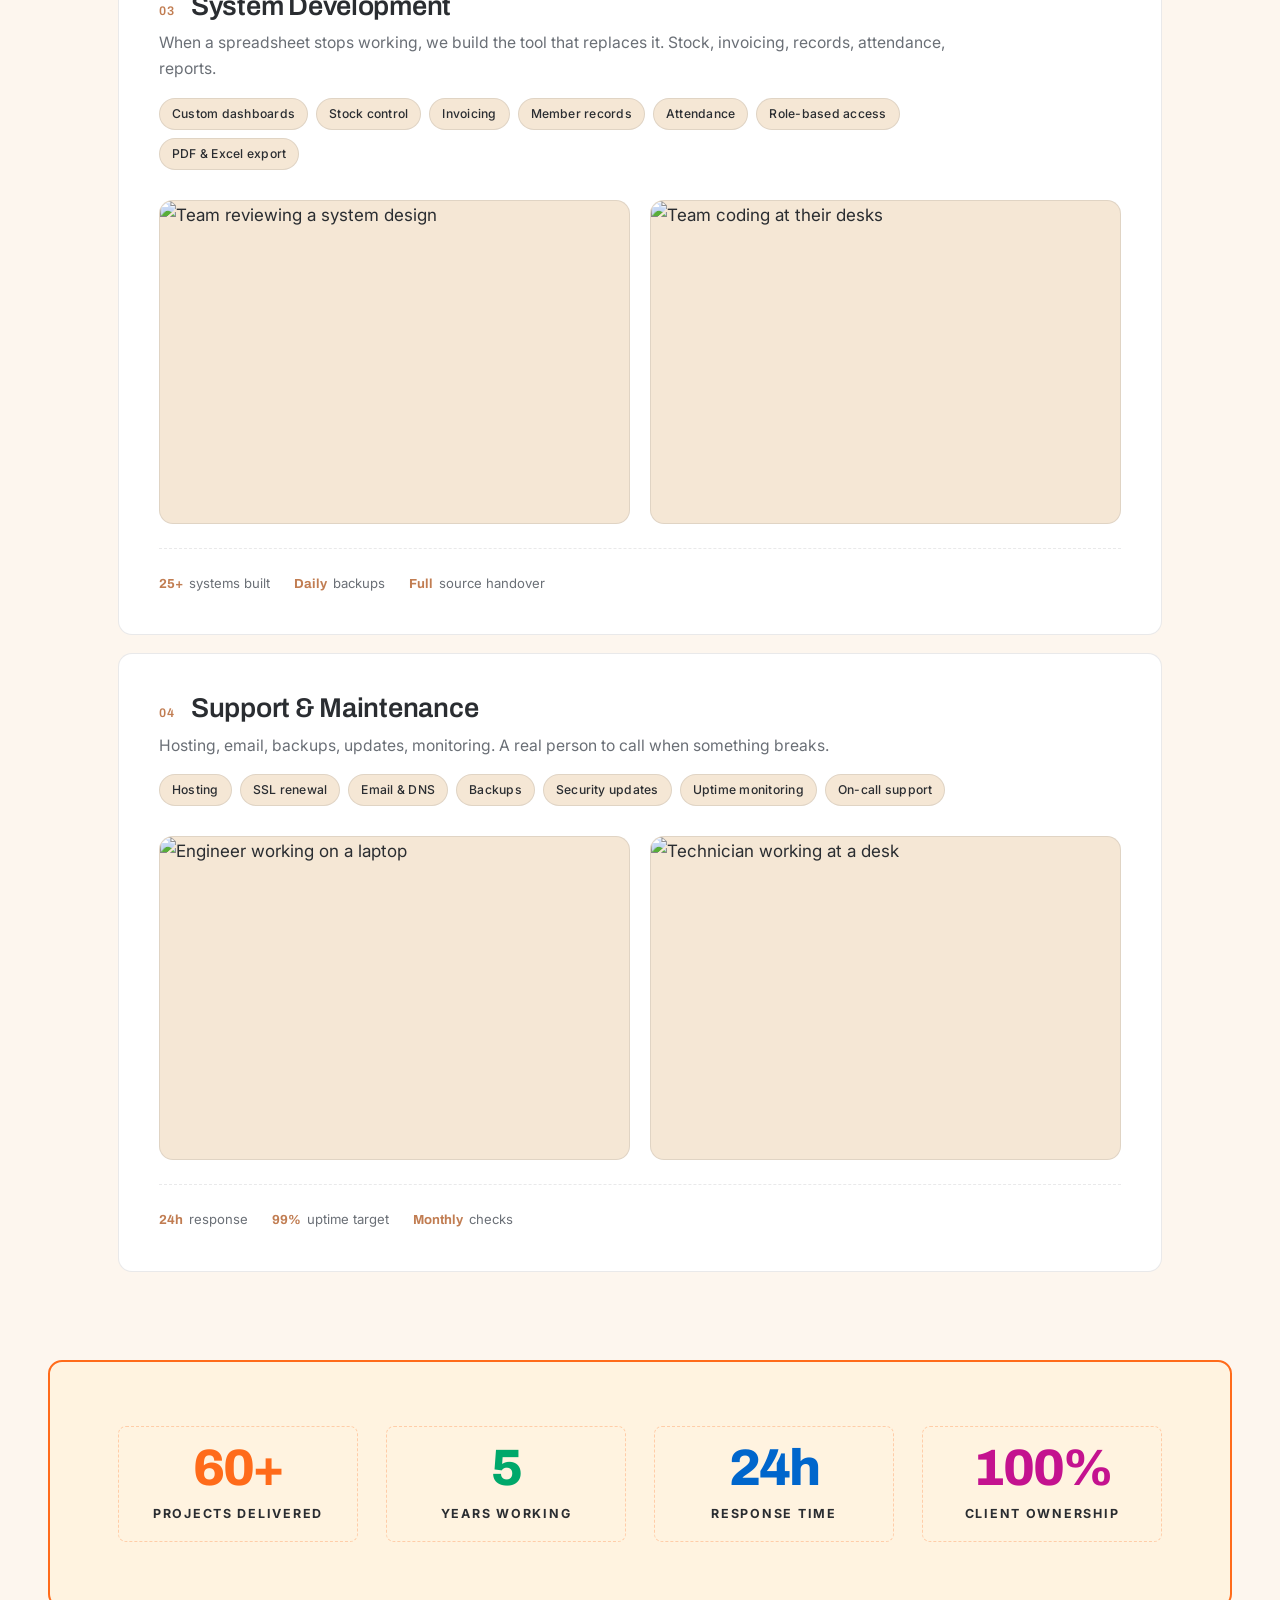
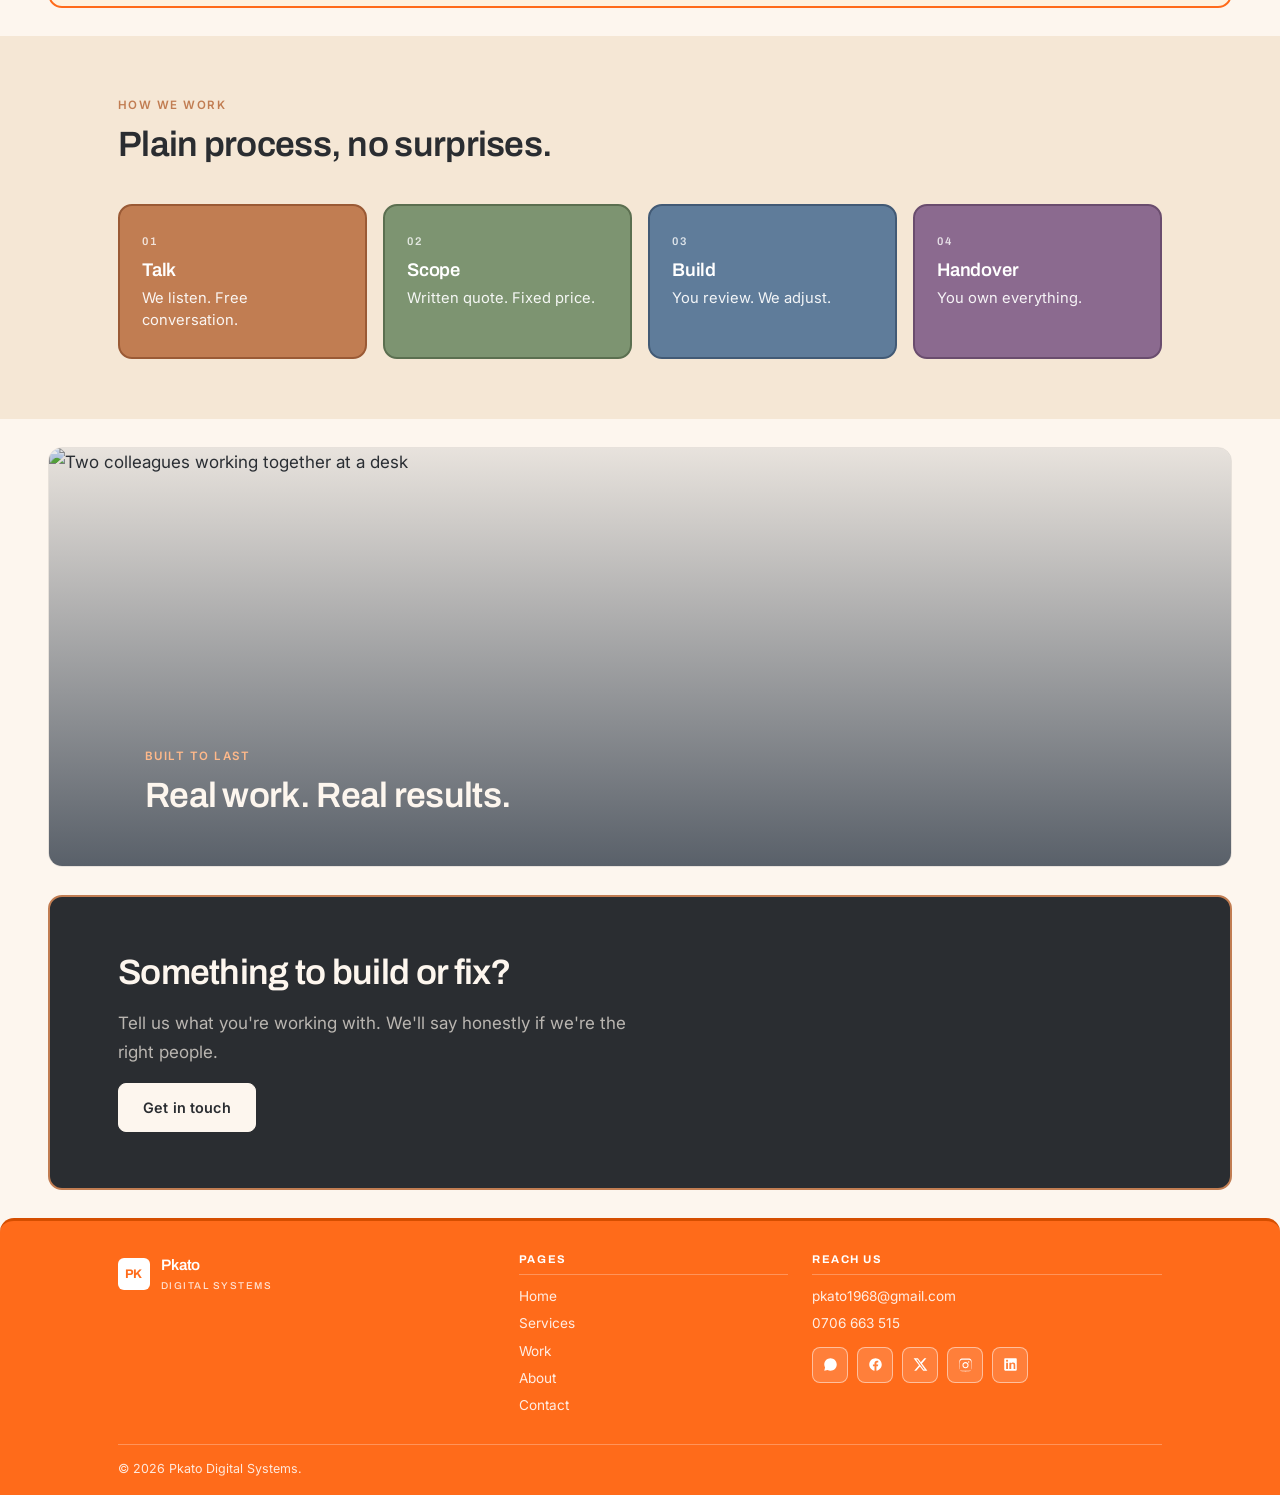
==== commit e96f85bc: "Update index.html" ====
--- a/index.html
+++ b/index.html
@@ -50,7 +50,7 @@
         </div>
         <div class="img-frame hero-media">
       <div class="img-frame hero-media">
-  <img src="images/paul.PNG" alt=" paul, founder of Pkato Digital Systems">
+  <img src="images/paul.png" alt=" paul, founder of Pkato Digital Systems">
 </div>
       </div>
       <dl class="hero-facts">
@@ -333,4 +333,4 @@
 
 <script src="js/main.js"></script>
 </body>
-</html>+</html>
